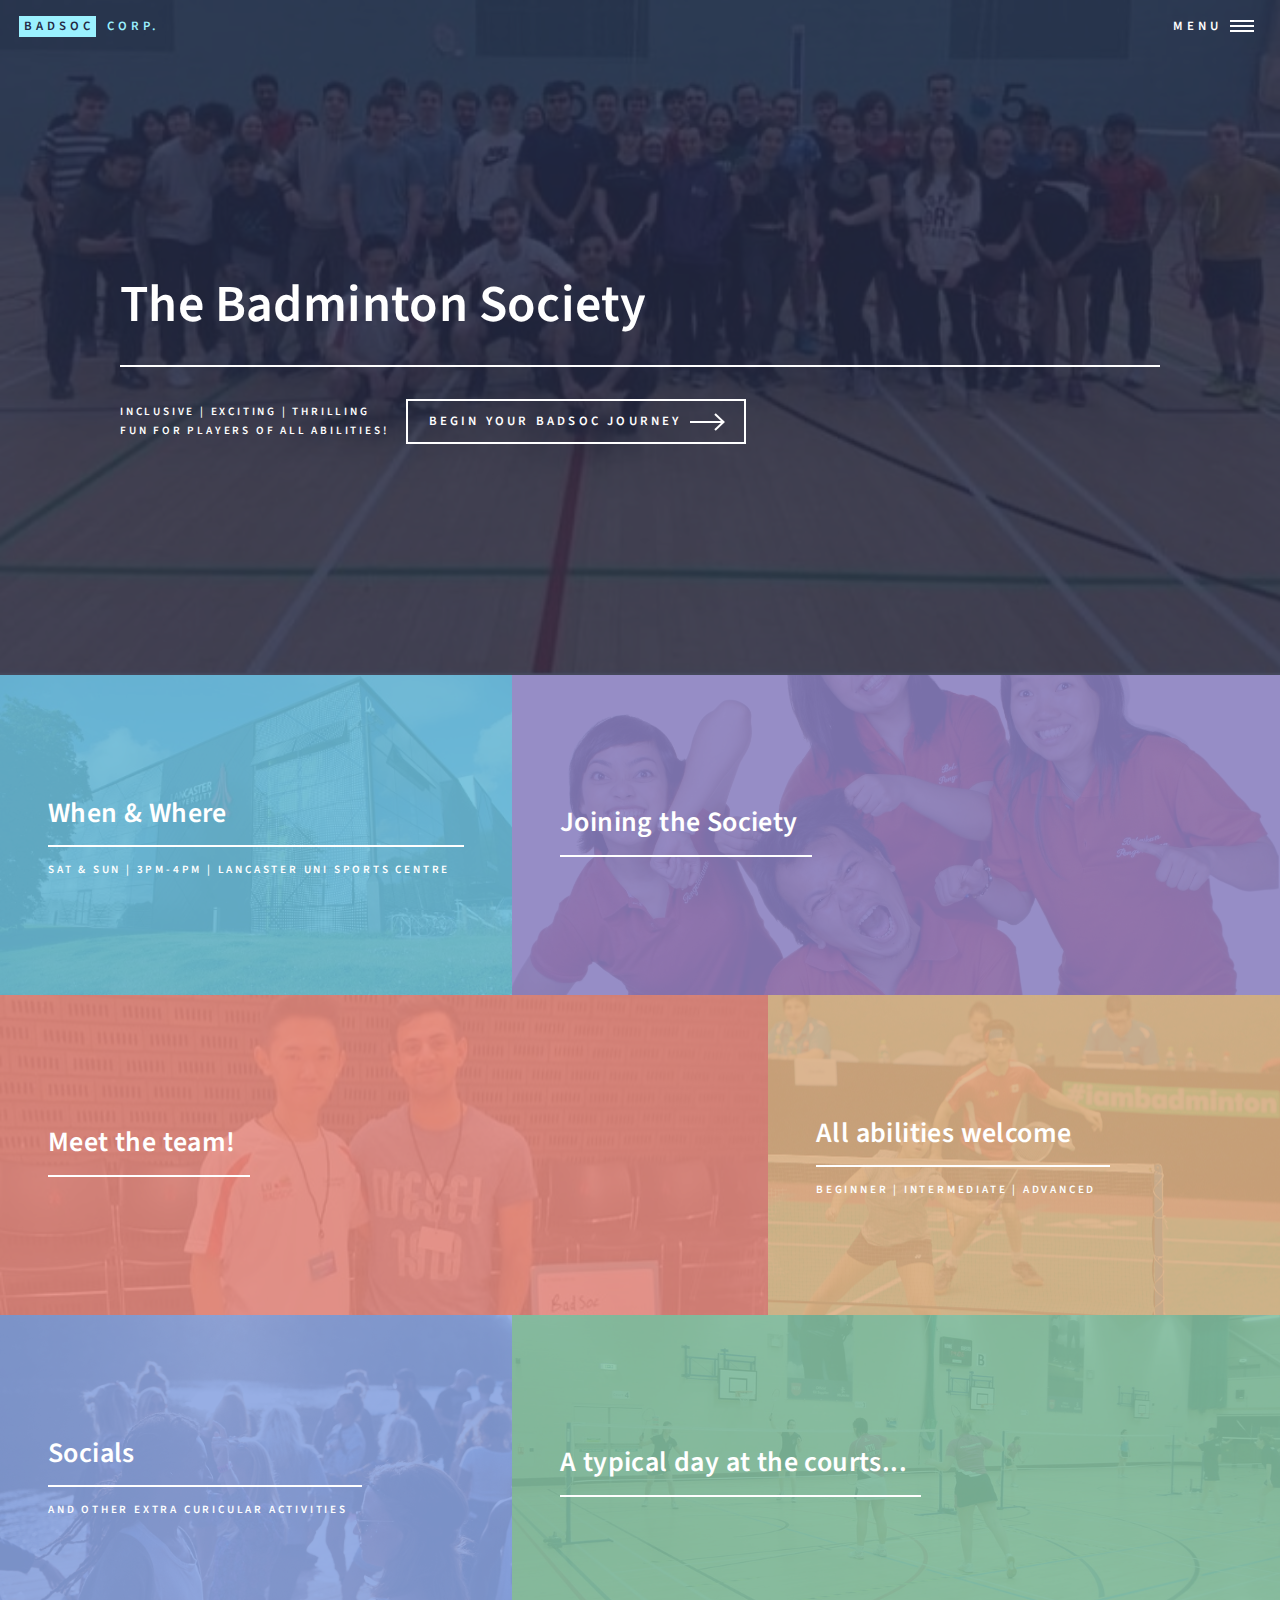
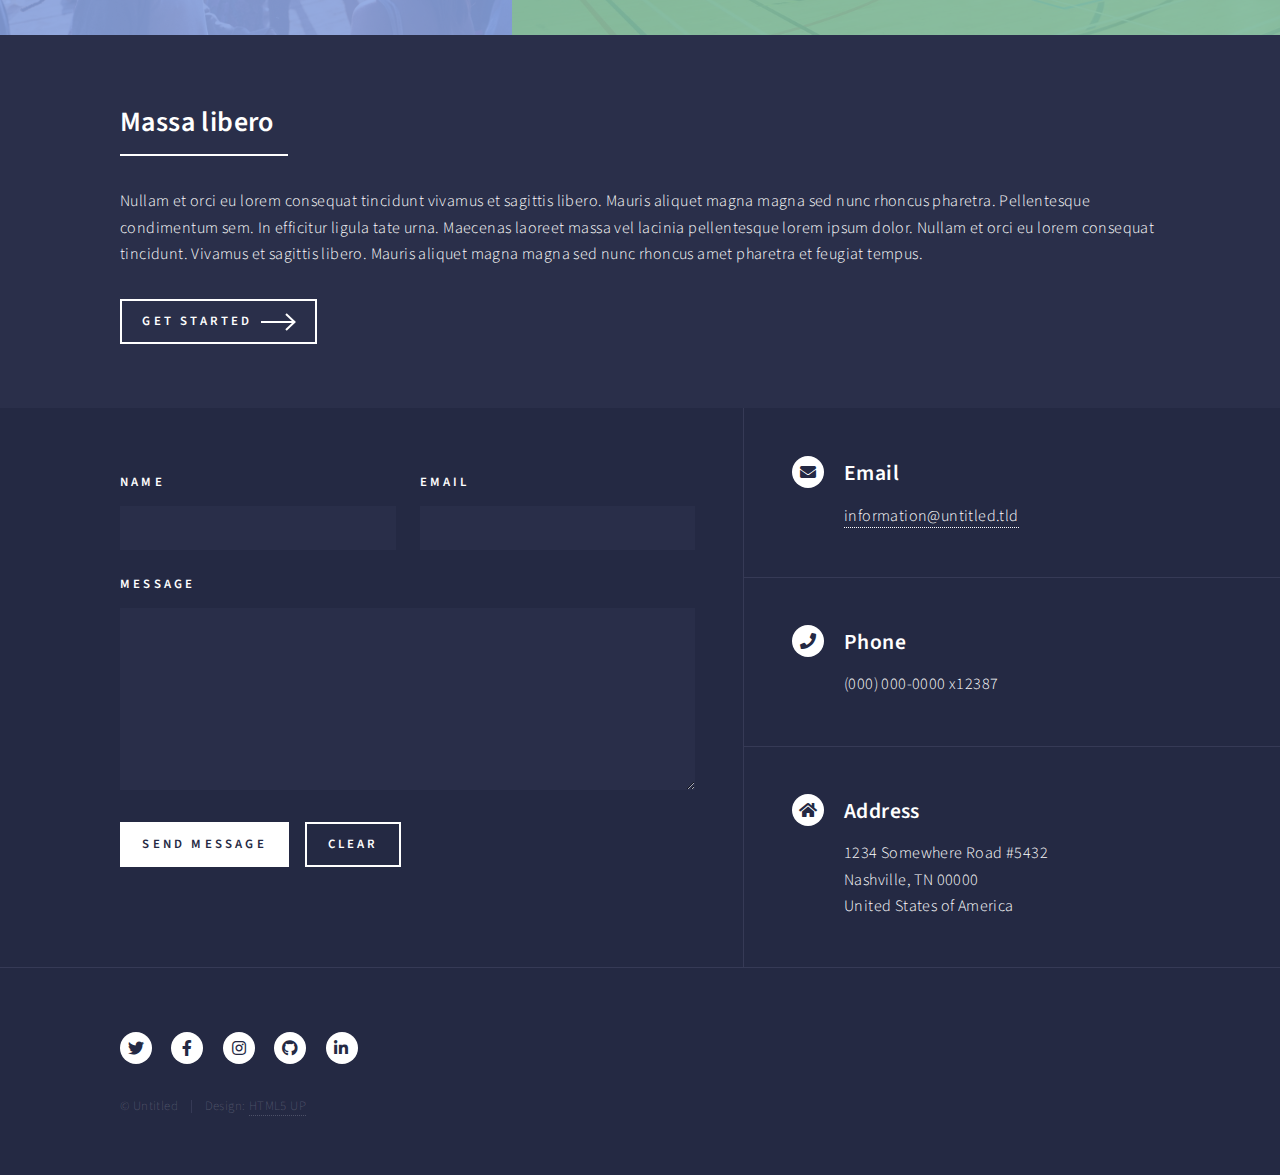
==== index.html @ d15ed3da "Updated for a basic badminton soc. layout" ====
<!DOCTYPE HTML>
<!--
	Forty by HTML5 UP
	html5up.net | @ajlkn
	Free for personal and commercial use under the CCA 3.0 license (html5up.net/license)
-->
<html>
	<head>
		<title>BadSoc</title>
		<meta charset="utf-8" />
		<meta name="viewport" content="width=device-width, initial-scale=1, user-scalable=no" />
		<link rel="stylesheet" href="assets/css/main.css" />
		<noscript><link rel="stylesheet" href="assets/css/noscript.css" /></noscript>
	</head>
	<body class="is-preload">

		<!-- Wrapper -->
			<div id="wrapper">

				<!-- Header -->
					<header id="header" class="alt">
						<a href="index.html" class="logo"><strong>BadSoc</strong> <span>Corp. </span></a>
						<nav>
							<a href="#menu">Menu</a>
						</nav>
					</header>

				<!-- Menu -->
					<nav id="menu">
						<ul class="links">
							<li><a href="index.html">Home</a></li>
							<li><a href="joining.html">Joining BadSoc</a></li>
							<li><a href="generic.html">Generic</a></li>
							<li><a href="elements.html">Elements</a></li>
						</ul>
						<ul class="actions stacked">
							<li><a href="#" class="button primary fit">Get Started</a></li>
							<li><a href="#" class="button fit">Log In</a></li>
						</ul>
					</nav>

				<!-- Banner -->
					<section id="banner" class="major">
						<div class="inner">
							<header class="major">
								<h1>The Badminton Society</h1>
							</header>
							<div class="content">
								<p>Inclusive | Exciting | Thrilling<br />
								Fun for players of all abilities!</p>
								<ul class="actions">
									<li><a href="#one" class="button next scrolly">Begin your BadSoc journey</a></li>
								</ul>
							</div>
						</div>
					</section>

				<!-- Main -->
					<div id="main">

						<!-- One -->
							<section id="one" class="tiles">
								<article>
									<span class="image">
										<img src="images/sports_centre.jpg" alt="" />
									</span>
									<header class="major">
										<h3><a href="joining.html" class="link">When & Where</a></h3>
										<p>Sat & Sun | 3pm-4pm | Lancaster Uni sports centre</p>
									</header>
								</article>
								<article>
									<span class="image">
										<img src="images/member.jpg" alt="" />
									</span>
									<header class="major">
										<h3><a href="joining.html" class="link">Joining the Society</a></h3>
										<p></p>
									</header>
								</article>
								<article>
									<span class="image">
										<img src="images/the_team.jpg" alt="" />
									</span>
									<header class="major">
										<h3><a href="joining.html" class="link">Meet the team!</a></h3>
										<p></p>
									</header>
								</article>
								<article>
									<span class="image">
										<img src="images/all_abilities.jpeg" alt="" />
									</span>
									<header class="major">
										<h3><a href="joining.html" class="link">All abilities welcome</a></h3>
										<p>Beginner | Intermediate | Advanced</p>
									</header>
								</article>
								<article>
									<span class="image">
										<img src="images/socials.jpeg" alt="" />
									</span>
									<header class="major">
										<h3><a href="joining.html" class="link">Socials</a></h3>
										<p>and other extra curicular activities</p>
									</header>
								</article>
								<article>
									<span class="image">
										<img src="images/typical_day.jpeg" alt="" />
									</span>
									<header class="major">
										<h3><a href="joining.html" class="link">A typical day at the courts...</a></h3>
										<p></p>
									</header>
								</article>
							</section>

						<!-- Two -->
							<section id="two">
								<div class="inner">
									<header class="major">
										<h2>Massa libero</h2>
									</header>
									<p>Nullam et orci eu lorem consequat tincidunt vivamus et sagittis libero. Mauris aliquet magna magna sed nunc rhoncus pharetra. Pellentesque condimentum sem. In efficitur ligula tate urna. Maecenas laoreet massa vel lacinia pellentesque lorem ipsum dolor. Nullam et orci eu lorem consequat tincidunt. Vivamus et sagittis libero. Mauris aliquet magna magna sed nunc rhoncus amet pharetra et feugiat tempus.</p>
									<ul class="actions">
										<li><a href="joining.html" class="button next">Get Started</a></li>
									</ul>
								</div>
							</section>

					</div>

				<!-- Contact -->
					<section id="contact">
						<div class="inner">
							<section>
								<form method="post" action="#">
									<div class="fields">
										<div class="field half">
											<label for="name">Name</label>
											<input type="text" name="name" id="name" />
										</div>
										<div class="field half">
											<label for="email">Email</label>
											<input type="text" name="email" id="email" />
										</div>
										<div class="field">
											<label for="message">Message</label>
											<textarea name="message" id="message" rows="6"></textarea>
										</div>
									</div>
									<ul class="actions">
										<li><input type="submit" value="Send Message" class="primary" /></li>
										<li><input type="reset" value="Clear" /></li>
									</ul>
								</form>
							</section>
							<section class="split">
								<section>
									<div class="contact-method">
										<span class="icon solid alt fa-envelope"></span>
										<h3>Email</h3>
										<a href="#">information@untitled.tld</a>
									</div>
								</section>
								<section>
									<div class="contact-method">
										<span class="icon solid alt fa-phone"></span>
										<h3>Phone</h3>
										<span>(000) 000-0000 x12387</span>
									</div>
								</section>
								<section>
									<div class="contact-method">
										<span class="icon solid alt fa-home"></span>
										<h3>Address</h3>
										<span>1234 Somewhere Road #5432<br />
										Nashville, TN 00000<br />
										United States of America</span>
									</div>
								</section>
							</section>
						</div>
					</section>

				<!-- Footer -->
					<footer id="footer">
						<div class="inner">
							<ul class="icons">
								<li><a href="#" class="icon brands alt fa-twitter"><span class="label">Twitter</span></a></li>
								<li><a href="#" class="icon brands alt fa-facebook-f"><span class="label">Facebook</span></a></li>
								<li><a href="#" class="icon brands alt fa-instagram"><span class="label">Instagram</span></a></li>
								<li><a href="#" class="icon brands alt fa-github"><span class="label">GitHub</span></a></li>
								<li><a href="#" class="icon brands alt fa-linkedin-in"><span class="label">LinkedIn</span></a></li>
							</ul>
							<ul class="copyright">
								<li>&copy; Untitled</li><li>Design: <a href="https://html5up.net">HTML5 UP</a></li>
							</ul>
						</div>
					</footer>

			</div>

		<!-- Scripts -->
			<script src="assets/js/jquery.min.js"></script>
			<script src="assets/js/jquery.scrolly.min.js"></script>
			<script src="assets/js/jquery.scrollex.min.js"></script>
			<script src="assets/js/browser.min.js"></script>
			<script src="assets/js/breakpoints.min.js"></script>
			<script src="assets/js/util.js"></script>
			<script src="assets/js/main.js"></script>

	</body>
</html>
---- assets/css/main.css ----
@import url(fontawesome-all.min.css);
@import url("https://fonts.googleapis.com/css?family=Source+Sans+Pro:300,300italic,600,600italic");

/*
	Forty by HTML5 UP
	html5up.net | @ajlkn
	Free for personal and commercial use under the CCA 3.0 license (html5up.net/license)
*/

html, body, div, span, applet, object,
iframe, h1, h2, h3, h4, h5, h6, p, blockquote,
pre, a, abbr, acronym, address, big, cite,
code, del, dfn, em, img, ins, kbd, q, s, samp,
small, strike, strong, sub, sup, tt, var, b,
u, i, center, dl, dt, dd, ol, ul, li, fieldset,
form, label, legend, table, caption, tbody,
tfoot, thead, tr, th, td, article, aside,
canvas, details, embed, figure, figcaption,
footer, header, hgroup, menu, nav, output, ruby,
section, summary, time, mark, audio, video {
	margin: 0;
	padding: 0;
	border: 0;
	font-size: 100%;
	font: inherit;
	vertical-align: baseline;}

article, aside, details, figcaption, figure,
footer, header, hgroup, menu, nav, section {
	display: block;}

body {
	line-height: 1;
}

ol, ul {
	list-style: none;
}

blockquote, q {
	quotes: none;
}

	blockquote:before, blockquote:after, q:before, q:after {
		content: '';
		content: none;
	}

table {
	border-collapse: collapse;
	border-spacing: 0;
}

body {
	-webkit-text-size-adjust: none;
}

mark {
	background-color: transparent;
	color: inherit;
}

input::-moz-focus-inner {
	border: 0;
	padding: 0;
}

input, select, textarea {
	-moz-appearance: none;
	-webkit-appearance: none;
	-ms-appearance: none;
	appearance: none;
}

/* Basic */

	@-ms-viewport {
		width: device-width;
	}

	body {
		-ms-overflow-style: scrollbar;
	}

	@media screen and (max-width: 480px) {

		html, body {
			min-width: 320px;
		}

	}

	html {
		box-sizing: border-box;
	}

	*, *:before, *:after {
		box-sizing: inherit;
	}

	body {
		background: #242943;
	}

		body.is-preload *, body.is-preload *:before, body.is-preload *:after {
			-moz-animation: none !important;
			-webkit-animation: none !important;
			-ms-animation: none !important;
			animation: none !important;
			-moz-transition: none !important;
			-webkit-transition: none !important;
			-ms-transition: none !important;
			transition: none !important;
		}

/* Type */

	body, input, select, textarea {
		color: #ffffff;
		font-family: "Source Sans Pro", Helvetica, sans-serif;
		font-size: 17pt;
		font-weight: 300;
		letter-spacing: 0.025em;
		line-height: 1.65;
	}

		@media screen and (max-width: 1680px) {

			body, input, select, textarea {
				font-size: 14pt;
			}

		}

		@media screen and (max-width: 1280px) {

			body, input, select, textarea {
				font-size: 12pt;
			}

		}

		@media screen and (max-width: 360px) {

			body, input, select, textarea {
				font-size: 11pt;
			}

		}

	a {
		-moz-transition: color 0.2s ease-in-out, border-bottom-color 0.2s ease-in-out;
		-webkit-transition: color 0.2s ease-in-out, border-bottom-color 0.2s ease-in-out;
		-ms-transition: color 0.2s ease-in-out, border-bottom-color 0.2s ease-in-out;
		transition: color 0.2s ease-in-out, border-bottom-color 0.2s ease-in-out;
		border-bottom: dotted 1px;
		color: inherit;
		text-decoration: none;
	}

		a:hover {
			border-bottom-color: transparent;
			color: #9bf1ff !important;
		}

		a:active {
			color: #53e3fb !important;
		}

	strong, b {
		color: #ffffff;
		font-weight: 600;
	}

	em, i {
		font-style: italic;
	}

	p {
		margin: 0 0 2em 0;
	}

	h1, h2, h3, h4, h5, h6 {
		color: #ffffff;
		font-weight: 600;
		line-height: 1.65;
		margin: 0 0 1em 0;
	}

		h1 a, h2 a, h3 a, h4 a, h5 a, h6 a {
			color: inherit;
			border-bottom: 0;
		}

	h1 {
		font-size: 2.5em;
	}

	h2 {
		font-size: 1.75em;
	}

	h3 {
		font-size: 1.35em;
	}

	h4 {
		font-size: 1.1em;
	}

	h5 {
		font-size: 0.9em;
	}

	h6 {
		font-size: 0.7em;
	}

	@media screen and (max-width: 736px) {

		h1 {
			font-size: 2em;
		}

		h2 {
			font-size: 1.5em;
		}

		h3 {
			font-size: 1.25em;
		}

	}

	sub {
		font-size: 0.8em;
		position: relative;
		top: 0.5em;
	}

	sup {
		font-size: 0.8em;
		position: relative;
		top: -0.5em;
	}

	blockquote {
		border-left: solid 4px rgba(212, 212, 255, 0.1);
		font-style: italic;
		margin: 0 0 2em 0;
		padding: 0.5em 0 0.5em 2em;
	}

	code {
		background: rgba(212, 212, 255, 0.035);
		font-family: "Courier New", monospace;
		font-size: 0.9em;
		margin: 0 0.25em;
		padding: 0.25em 0.65em;
	}

	pre {
		-webkit-overflow-scrolling: touch;
		font-family: "Courier New", monospace;
		font-size: 0.9em;
		margin: 0 0 2em 0;
	}

		pre code {
			display: block;
			line-height: 1.75;
			padding: 1em 1.5em;
			overflow-x: auto;
		}

	hr {
		border: 0;
		border-bottom: solid 1px rgba(212, 212, 255, 0.1);
		margin: 2em 0;
	}

		hr.major {
			margin: 3em 0;
		}

	.align-left {
		text-align: left;
	}

	.align-center {
		text-align: center;
	}

	.align-right {
		text-align: right;
	}

/* Row */

	.row {
		display: flex;
		flex-wrap: wrap;
		box-sizing: border-box;
		align-items: stretch;
	}

		.row > * {
			box-sizing: border-box;
		}

		.row.gtr-uniform > * > :last-child {
			margin-bottom: 0;
		}

		.row.aln-left {
			justify-content: flex-start;
		}

		.row.aln-center {
			justify-content: center;
		}

		.row.aln-right {
			justify-content: flex-end;
		}

		.row.aln-top {
			align-items: flex-start;
		}

		.row.aln-middle {
			align-items: center;
		}

		.row.aln-bottom {
			align-items: flex-end;
		}

		.row > .imp {
			order: -1;
		}

		.row > .col-1 {
			width: 8.33333%;
		}

		.row > .off-1 {
			margin-left: 8.33333%;
		}

		.row > .col-2 {
			width: 16.66667%;
		}

		.row > .off-2 {
			margin-left: 16.66667%;
		}

		.row > .col-3 {
			width: 25%;
		}

		.row > .off-3 {
			margin-left: 25%;
		}

		.row > .col-4 {
			width: 33.33333%;
		}

		.row > .off-4 {
			margin-left: 33.33333%;
		}

		.row > .col-5 {
			width: 41.66667%;
		}

		.row > .off-5 {
			margin-left: 41.66667%;
		}

		.row > .col-6 {
			width: 50%;
		}

		.row > .off-6 {
			margin-left: 50%;
		}

		.row > .col-7 {
			width: 58.33333%;
		}

		.row > .off-7 {
			margin-left: 58.33333%;
		}

		.row > .col-8 {
			width: 66.66667%;
		}

		.row > .off-8 {
			margin-left: 66.66667%;
		}

		.row > .col-9 {
			width: 75%;
		}

		.row > .off-9 {
			margin-left: 75%;
		}

		.row > .col-10 {
			width: 83.33333%;
		}

		.row > .off-10 {
			margin-left: 83.33333%;
		}

		.row > .col-11 {
			width: 91.66667%;
		}

		.row > .off-11 {
			margin-left: 91.66667%;
		}

		.row > .col-12 {
			width: 100%;
		}

		.row > .off-12 {
			margin-left: 100%;
		}

		.row.gtr-0 {
			margin-top: 0;
			margin-left: 0em;
		}

			.row.gtr-0 > * {
				padding: 0 0 0 0em;
			}

			.row.gtr-0.gtr-uniform {
				margin-top: 0em;
			}

				.row.gtr-0.gtr-uniform > * {
					padding-top: 0em;
				}

		.row.gtr-25 {
			margin-top: 0;
			margin-left: -0.5em;
		}

			.row.gtr-25 > * {
				padding: 0 0 0 0.5em;
			}

			.row.gtr-25.gtr-uniform {
				margin-top: -0.5em;
			}

				.row.gtr-25.gtr-uniform > * {
					padding-top: 0.5em;
				}

		.row.gtr-50 {
			margin-top: 0;
			margin-left: -1em;
		}

			.row.gtr-50 > * {
				padding: 0 0 0 1em;
			}

			.row.gtr-50.gtr-uniform {
				margin-top: -1em;
			}

				.row.gtr-50.gtr-uniform > * {
					padding-top: 1em;
				}

		.row {
			margin-top: 0;
			margin-left: -2em;
		}

			.row > * {
				padding: 0 0 0 2em;
			}

			.row.gtr-uniform {
				margin-top: -2em;
			}

				.row.gtr-uniform > * {
					padding-top: 2em;
				}

		.row.gtr-150 {
			margin-top: 0;
			margin-left: -3em;
		}

			.row.gtr-150 > * {
				padding: 0 0 0 3em;
			}

			.row.gtr-150.gtr-uniform {
				margin-top: -3em;
			}

				.row.gtr-150.gtr-uniform > * {
					padding-top: 3em;
				}

		.row.gtr-200 {
			margin-top: 0;
			margin-left: -4em;
		}

			.row.gtr-200 > * {
				padding: 0 0 0 4em;
			}

			.row.gtr-200.gtr-uniform {
				margin-top: -4em;
			}

				.row.gtr-200.gtr-uniform > * {
					padding-top: 4em;
				}

		@media screen and (max-width: 1680px) {

			.row {
				display: flex;
				flex-wrap: wrap;
				box-sizing: border-box;
				align-items: stretch;
			}

				.row > * {
					box-sizing: border-box;
				}

				.row.gtr-uniform > * > :last-child {
					margin-bottom: 0;
				}

				.row.aln-left {
					justify-content: flex-start;
				}

				.row.aln-center {
					justify-content: center;
				}

				.row.aln-right {
					justify-content: flex-end;
				}

				.row.aln-top {
					align-items: flex-start;
				}

				.row.aln-middle {
					align-items: center;
				}

				.row.aln-bottom {
					align-items: flex-end;
				}

				.row > .imp-xlarge {
					order: -1;
				}

				.row > .col-1-xlarge {
					width: 8.33333%;
				}

				.row > .off-1-xlarge {
					margin-left: 8.33333%;
				}

				.row > .col-2-xlarge {
					width: 16.66667%;
				}

				.row > .off-2-xlarge {
					margin-left: 16.66667%;
				}

				.row > .col-3-xlarge {
					width: 25%;
				}

				.row > .off-3-xlarge {
					margin-left: 25%;
				}

				.row > .col-4-xlarge {
					width: 33.33333%;
				}

				.row > .off-4-xlarge {
					margin-left: 33.33333%;
				}

				.row > .col-5-xlarge {
					width: 41.66667%;
				}

				.row > .off-5-xlarge {
					margin-left: 41.66667%;
				}

				.row > .col-6-xlarge {
					width: 50%;
				}

				.row > .off-6-xlarge {
					margin-left: 50%;
				}

				.row > .col-7-xlarge {
					width: 58.33333%;
				}

				.row > .off-7-xlarge {
					margin-left: 58.33333%;
				}

				.row > .col-8-xlarge {
					width: 66.66667%;
				}

				.row > .off-8-xlarge {
					margin-left: 66.66667%;
				}

				.row > .col-9-xlarge {
					width: 75%;
				}

				.row > .off-9-xlarge {
					margin-left: 75%;
				}

				.row > .col-10-xlarge {
					width: 83.33333%;
				}

				.row > .off-10-xlarge {
					margin-left: 83.33333%;
				}

				.row > .col-11-xlarge {
					width: 91.66667%;
				}

				.row > .off-11-xlarge {
					margin-left: 91.66667%;
				}

				.row > .col-12-xlarge {
					width: 100%;
				}

				.row > .off-12-xlarge {
					margin-left: 100%;
				}

				.row.gtr-0 {
					margin-top: 0;
					margin-left: 0em;
				}

					.row.gtr-0 > * {
						padding: 0 0 0 0em;
					}

					.row.gtr-0.gtr-uniform {
						margin-top: 0em;
					}

						.row.gtr-0.gtr-uniform > * {
							padding-top: 0em;
						}

				.row.gtr-25 {
					margin-top: 0;
					margin-left: -0.5em;
				}

					.row.gtr-25 > * {
						padding: 0 0 0 0.5em;
					}

					.row.gtr-25.gtr-uniform {
						margin-top: -0.5em;
					}

						.row.gtr-25.gtr-uniform > * {
							padding-top: 0.5em;
						}

				.row.gtr-50 {
					margin-top: 0;
					margin-left: -1em;
				}

					.row.gtr-50 > * {
						padding: 0 0 0 1em;
					}

					.row.gtr-50.gtr-uniform {
						margin-top: -1em;
					}

						.row.gtr-50.gtr-uniform > * {
							padding-top: 1em;
						}

				.row {
					margin-top: 0;
					margin-left: -2em;
				}

					.row > * {
						padding: 0 0 0 2em;
					}

					.row.gtr-uniform {
						margin-top: -2em;
					}

						.row.gtr-uniform > * {
							padding-top: 2em;
						}

				.row.gtr-150 {
					margin-top: 0;
					margin-left: -3em;
				}

					.row.gtr-150 > * {
						padding: 0 0 0 3em;
					}

					.row.gtr-150.gtr-uniform {
						margin-top: -3em;
					}

						.row.gtr-150.gtr-uniform > * {
							padding-top: 3em;
						}

				.row.gtr-200 {
					margin-top: 0;
					margin-left: -4em;
				}

					.row.gtr-200 > * {
						padding: 0 0 0 4em;
					}

					.row.gtr-200.gtr-uniform {
						margin-top: -4em;
					}

						.row.gtr-200.gtr-uniform > * {
							padding-top: 4em;
						}

		}

		@media screen and (max-width: 1280px) {

			.row {
				display: flex;
				flex-wrap: wrap;
				box-sizing: border-box;
				align-items: stretch;
			}

				.row > * {
					box-sizing: border-box;
				}

				.row.gtr-uniform > * > :last-child {
					margin-bottom: 0;
				}

				.row.aln-left {
					justify-content: flex-start;
				}

				.row.aln-center {
					justify-content: center;
				}

				.row.aln-right {
					justify-content: flex-end;
				}

				.row.aln-top {
					align-items: flex-start;
				}

				.row.aln-middle {
					align-items: center;
				}

				.row.aln-bottom {
					align-items: flex-end;
				}

				.row > .imp-large {
					order: -1;
				}

				.row > .col-1-large {
					width: 8.33333%;
				}

				.row > .off-1-large {
					margin-left: 8.33333%;
				}

				.row > .col-2-large {
					width: 16.66667%;
				}

				.row > .off-2-large {
					margin-left: 16.66667%;
				}

				.row > .col-3-large {
					width: 25%;
				}

				.row > .off-3-large {
					margin-left: 25%;
				}

				.row > .col-4-large {
					width: 33.33333%;
				}

				.row > .off-4-large {
					margin-left: 33.33333%;
				}

				.row > .col-5-large {
					width: 41.66667%;
				}

				.row > .off-5-large {
					margin-left: 41.66667%;
				}

				.row > .col-6-large {
					width: 50%;
				}

				.row > .off-6-large {
					margin-left: 50%;
				}

				.row > .col-7-large {
					width: 58.33333%;
				}

				.row > .off-7-large {
					margin-left: 58.33333%;
				}

				.row > .col-8-large {
					width: 66.66667%;
				}

				.row > .off-8-large {
					margin-left: 66.66667%;
				}

				.row > .col-9-large {
					width: 75%;
				}

				.row > .off-9-large {
					margin-left: 75%;
				}

				.row > .col-10-large {
					width: 83.33333%;
				}

				.row > .off-10-large {
					margin-left: 83.33333%;
				}

				.row > .col-11-large {
					width: 91.66667%;
				}

				.row > .off-11-large {
					margin-left: 91.66667%;
				}

				.row > .col-12-large {
					width: 100%;
				}

				.row > .off-12-large {
					margin-left: 100%;
				}

				.row.gtr-0 {
					margin-top: 0;
					margin-left: 0em;
				}

					.row.gtr-0 > * {
						padding: 0 0 0 0em;
					}

					.row.gtr-0.gtr-uniform {
						margin-top: 0em;
					}

						.row.gtr-0.gtr-uniform > * {
							padding-top: 0em;
						}

				.row.gtr-25 {
					margin-top: 0;
					margin-left: -0.375em;
				}

					.row.gtr-25 > * {
						padding: 0 0 0 0.375em;
					}

					.row.gtr-25.gtr-uniform {
						margin-top: -0.375em;
					}

						.row.gtr-25.gtr-uniform > * {
							padding-top: 0.375em;
						}

				.row.gtr-50 {
					margin-top: 0;
					margin-left: -0.75em;
				}

					.row.gtr-50 > * {
						padding: 0 0 0 0.75em;
					}

					.row.gtr-50.gtr-uniform {
						margin-top: -0.75em;
					}

						.row.gtr-50.gtr-uniform > * {
							padding-top: 0.75em;
						}

				.row {
					margin-top: 0;
					margin-left: -1.5em;
				}

					.row > * {
						padding: 0 0 0 1.5em;
					}

					.row.gtr-uniform {
						margin-top: -1.5em;
					}

						.row.gtr-uniform > * {
							padding-top: 1.5em;
						}

				.row.gtr-150 {
					margin-top: 0;
					margin-left: -2.25em;
				}

					.row.gtr-150 > * {
						padding: 0 0 0 2.25em;
					}

					.row.gtr-150.gtr-uniform {
						margin-top: -2.25em;
					}

						.row.gtr-150.gtr-uniform > * {
							padding-top: 2.25em;
						}

				.row.gtr-200 {
					margin-top: 0;
					margin-left: -3em;
				}

					.row.gtr-200 > * {
						padding: 0 0 0 3em;
					}

					.row.gtr-200.gtr-uniform {
						margin-top: -3em;
					}

						.row.gtr-200.gtr-uniform > * {
							padding-top: 3em;
						}

		}

		@media screen and (max-width: 980px) {

			.row {
				display: flex;
				flex-wrap: wrap;
				box-sizing: border-box;
				align-items: stretch;
			}

				.row > * {
					box-sizing: border-box;
				}

				.row.gtr-uniform > * > :last-child {
					margin-bottom: 0;
				}

				.row.aln-left {
					justify-content: flex-start;
				}

				.row.aln-center {
					justify-content: center;
				}

				.row.aln-right {
					justify-content: flex-end;
				}

				.row.aln-top {
					align-items: flex-start;
				}

				.row.aln-middle {
					align-items: center;
				}

				.row.aln-bottom {
					align-items: flex-end;
				}

				.row > .imp-medium {
					order: -1;
				}

				.row > .col-1-medium {
					width: 8.33333%;
				}

				.row > .off-1-medium {
					margin-left: 8.33333%;
				}

				.row > .col-2-medium {
					width: 16.66667%;
				}

				.row > .off-2-medium {
					margin-left: 16.66667%;
				}

				.row > .col-3-medium {
					width: 25%;
				}

				.row > .off-3-medium {
					margin-left: 25%;
				}

				.row > .col-4-medium {
					width: 33.33333%;
				}

				.row > .off-4-medium {
					margin-left: 33.33333%;
				}

				.row > .col-5-medium {
					width: 41.66667%;
				}

				.row > .off-5-medium {
					margin-left: 41.66667%;
				}

				.row > .col-6-medium {
					width: 50%;
				}

				.row > .off-6-medium {
					margin-left: 50%;
				}

				.row > .col-7-medium {
					width: 58.33333%;
				}

				.row > .off-7-medium {
					margin-left: 58.33333%;
				}

				.row > .col-8-medium {
					width: 66.66667%;
				}

				.row > .off-8-medium {
					margin-left: 66.66667%;
				}

				.row > .col-9-medium {
					width: 75%;
				}

				.row > .off-9-medium {
					margin-left: 75%;
				}

				.row > .col-10-medium {
					width: 83.33333%;
				}

				.row > .off-10-medium {
					margin-left: 83.33333%;
				}

				.row > .col-11-medium {
					width: 91.66667%;
				}

				.row > .off-11-medium {
					margin-left: 91.66667%;
				}

				.row > .col-12-medium {
					width: 100%;
				}

				.row > .off-12-medium {
					margin-left: 100%;
				}

				.row.gtr-0 {
					margin-top: 0;
					margin-left: 0em;
				}

					.row.gtr-0 > * {
						padding: 0 0 0 0em;
					}

					.row.gtr-0.gtr-uniform {
						margin-top: 0em;
					}

						.row.gtr-0.gtr-uniform > * {
							padding-top: 0em;
						}

				.row.gtr-25 {
					margin-top: 0;
					margin-left: -0.375em;
				}

					.row.gtr-25 > * {
						padding: 0 0 0 0.375em;
					}

					.row.gtr-25.gtr-uniform {
						margin-top: -0.375em;
					}

						.row.gtr-25.gtr-uniform > * {
							padding-top: 0.375em;
						}

				.row.gtr-50 {
					margin-top: 0;
					margin-left: -0.75em;
				}

					.row.gtr-50 > * {
						padding: 0 0 0 0.75em;
					}

					.row.gtr-50.gtr-uniform {
						margin-top: -0.75em;
					}

						.row.gtr-50.gtr-uniform > * {
							padding-top: 0.75em;
						}

				.row {
					margin-top: 0;
					margin-left: -1.5em;
				}

					.row > * {
						padding: 0 0 0 1.5em;
					}

					.row.gtr-uniform {
						margin-top: -1.5em;
					}

						.row.gtr-uniform > * {
							padding-top: 1.5em;
						}

				.row.gtr-150 {
					margin-top: 0;
					margin-left: -2.25em;
				}

					.row.gtr-150 > * {
						padding: 0 0 0 2.25em;
					}

					.row.gtr-150.gtr-uniform {
						margin-top: -2.25em;
					}

						.row.gtr-150.gtr-uniform > * {
							padding-top: 2.25em;
						}

				.row.gtr-200 {
					margin-top: 0;
					margin-left: -3em;
				}

					.row.gtr-200 > * {
						padding: 0 0 0 3em;
					}

					.row.gtr-200.gtr-uniform {
						margin-top: -3em;
					}

						.row.gtr-200.gtr-uniform > * {
							padding-top: 3em;
						}

		}

		@media screen and (max-width: 736px) {

			.row {
				display: flex;
				flex-wrap: wrap;
				box-sizing: border-box;
				align-items: stretch;
			}

				.row > * {
					box-sizing: border-box;
				}

				.row.gtr-uniform > * > :last-child {
					margin-bottom: 0;
				}

				.row.aln-left {
					justify-content: flex-start;
				}

				.row.aln-center {
					justify-content: center;
				}

				.row.aln-right {
					justify-content: flex-end;
				}

				.row.aln-top {
					align-items: flex-start;
				}

				.row.aln-middle {
					align-items: center;
				}

				.row.aln-bottom {
					align-items: flex-end;
				}

				.row > .imp-small {
					order: -1;
				}

				.row > .col-1-small {
					width: 8.33333%;
				}

				.row > .off-1-small {
					margin-left: 8.33333%;
				}

				.row > .col-2-small {
					width: 16.66667%;
				}

				.row > .off-2-small {
					margin-left: 16.66667%;
				}

				.row > .col-3-small {
					width: 25%;
				}

				.row > .off-3-small {
					margin-left: 25%;
				}

				.row > .col-4-small {
					width: 33.33333%;
				}

				.row > .off-4-small {
					margin-left: 33.33333%;
				}

				.row > .col-5-small {
					width: 41.66667%;
				}

				.row > .off-5-small {
					margin-left: 41.66667%;
				}

				.row > .col-6-small {
					width: 50%;
				}

				.row > .off-6-small {
					margin-left: 50%;
				}

				.row > .col-7-small {
					width: 58.33333%;
				}

				.row > .off-7-small {
					margin-left: 58.33333%;
				}

				.row > .col-8-small {
					width: 66.66667%;
				}

				.row > .off-8-small {
					margin-left: 66.66667%;
				}

				.row > .col-9-small {
					width: 75%;
				}

				.row > .off-9-small {
					margin-left: 75%;
				}

				.row > .col-10-small {
					width: 83.33333%;
				}

				.row > .off-10-small {
					margin-left: 83.33333%;
				}

				.row > .col-11-small {
					width: 91.66667%;
				}

				.row > .off-11-small {
					margin-left: 91.66667%;
				}

				.row > .col-12-small {
					width: 100%;
				}

				.row > .off-12-small {
					margin-left: 100%;
				}

				.row.gtr-0 {
					margin-top: 0;
					margin-left: 0em;
				}

					.row.gtr-0 > * {
						padding: 0 0 0 0em;
					}

					.row.gtr-0.gtr-uniform {
						margin-top: 0em;
					}

						.row.gtr-0.gtr-uniform > * {
							padding-top: 0em;
						}

				.row.gtr-25 {
					margin-top: 0;
					margin-left: -0.3125em;
				}

					.row.gtr-25 > * {
						padding: 0 0 0 0.3125em;
					}

					.row.gtr-25.gtr-uniform {
						margin-top: -0.3125em;
					}

						.row.gtr-25.gtr-uniform > * {
							padding-top: 0.3125em;
						}

				.row.gtr-50 {
					margin-top: 0;
					margin-left: -0.625em;
				}

					.row.gtr-50 > * {
						padding: 0 0 0 0.625em;
					}

					.row.gtr-50.gtr-uniform {
						margin-top: -0.625em;
					}

						.row.gtr-50.gtr-uniform > * {
							padding-top: 0.625em;
						}

				.row {
					margin-top: 0;
					margin-left: -1.25em;
				}

					.row > * {
						padding: 0 0 0 1.25em;
					}

					.row.gtr-uniform {
						margin-top: -1.25em;
					}

						.row.gtr-uniform > * {
							padding-top: 1.25em;
						}

				.row.gtr-150 {
					margin-top: 0;
					margin-left: -1.875em;
				}

					.row.gtr-150 > * {
						padding: 0 0 0 1.875em;
					}

					.row.gtr-150.gtr-uniform {
						margin-top: -1.875em;
					}

						.row.gtr-150.gtr-uniform > * {
							padding-top: 1.875em;
						}

				.row.gtr-200 {
					margin-top: 0;
					margin-left: -2.5em;
				}

					.row.gtr-200 > * {
						padding: 0 0 0 2.5em;
					}

					.row.gtr-200.gtr-uniform {
						margin-top: -2.5em;
					}

						.row.gtr-200.gtr-uniform > * {
							padding-top: 2.5em;
						}

		}

		@media screen and (max-width: 480px) {

			.row {
				display: flex;
				flex-wrap: wrap;
				box-sizing: border-box;
				align-items: stretch;
			}

				.row > * {
					box-sizing: border-box;
				}

				.row.gtr-uniform > * > :last-child {
					margin-bottom: 0;
				}

				.row.aln-left {
					justify-content: flex-start;
				}

				.row.aln-center {
					justify-content: center;
				}

				.row.aln-right {
					justify-content: flex-end;
				}

				.row.aln-top {
					align-items: flex-start;
				}

				.row.aln-middle {
					align-items: center;
				}

				.row.aln-bottom {
					align-items: flex-end;
				}

				.row > .imp-xsmall {
					order: -1;
				}

				.row > .col-1-xsmall {
					width: 8.33333%;
				}

				.row > .off-1-xsmall {
					margin-left: 8.33333%;
				}

				.row > .col-2-xsmall {
					width: 16.66667%;
				}

				.row > .off-2-xsmall {
					margin-left: 16.66667%;
				}

				.row > .col-3-xsmall {
					width: 25%;
				}

				.row > .off-3-xsmall {
					margin-left: 25%;
				}

				.row > .col-4-xsmall {
					width: 33.33333%;
				}

				.row > .off-4-xsmall {
					margin-left: 33.33333%;
				}

				.row > .col-5-xsmall {
					width: 41.66667%;
				}

				.row > .off-5-xsmall {
					margin-left: 41.66667%;
				}

				.row > .col-6-xsmall {
					width: 50%;
				}

				.row > .off-6-xsmall {
					margin-left: 50%;
				}

				.row > .col-7-xsmall {
					width: 58.33333%;
				}

				.row > .off-7-xsmall {
					margin-left: 58.33333%;
				}

				.row > .col-8-xsmall {
					width: 66.66667%;
				}

				.row > .off-8-xsmall {
					margin-left: 66.66667%;
				}

				.row > .col-9-xsmall {
					width: 75%;
				}

				.row > .off-9-xsmall {
					margin-left: 75%;
				}

				.row > .col-10-xsmall {
					width: 83.33333%;
				}

				.row > .off-10-xsmall {
					margin-left: 83.33333%;
				}

				.row > .col-11-xsmall {
					width: 91.66667%;
				}

				.row > .off-11-xsmall {
					margin-left: 91.66667%;
				}

				.row > .col-12-xsmall {
					width: 100%;
				}

				.row > .off-12-xsmall {
					margin-left: 100%;
				}

				.row.gtr-0 {
					margin-top: 0;
					margin-left: 0em;
				}

					.row.gtr-0 > * {
						padding: 0 0 0 0em;
					}

					.row.gtr-0.gtr-uniform {
						margin-top: 0em;
					}

						.row.gtr-0.gtr-uniform > * {
							padding-top: 0em;
						}

				.row.gtr-25 {
					margin-top: 0;
					margin-left: -0.3125em;
				}

					.row.gtr-25 > * {
						padding: 0 0 0 0.3125em;
					}

					.row.gtr-25.gtr-uniform {
						margin-top: -0.3125em;
					}

						.row.gtr-25.gtr-uniform > * {
							padding-top: 0.3125em;
						}

				.row.gtr-50 {
					margin-top: 0;
					margin-left: -0.625em;
				}

					.row.gtr-50 > * {
						padding: 0 0 0 0.625em;
					}

					.row.gtr-50.gtr-uniform {
						margin-top: -0.625em;
					}

						.row.gtr-50.gtr-uniform > * {
							padding-top: 0.625em;
						}

				.row {
					margin-top: 0;
					margin-left: -1.25em;
				}

					.row > * {
						padding: 0 0 0 1.25em;
					}

					.row.gtr-uniform {
						margin-top: -1.25em;
					}

						.row.gtr-uniform > * {
							padding-top: 1.25em;
						}

				.row.gtr-150 {
					margin-top: 0;
					margin-left: -1.875em;
				}

					.row.gtr-150 > * {
						padding: 0 0 0 1.875em;
					}

					.row.gtr-150.gtr-uniform {
						margin-top: -1.875em;
					}

						.row.gtr-150.gtr-uniform > * {
							padding-top: 1.875em;
						}

				.row.gtr-200 {
					margin-top: 0;
					margin-left: -2.5em;
				}

					.row.gtr-200 > * {
						padding: 0 0 0 2.5em;
					}

					.row.gtr-200.gtr-uniform {
						margin-top: -2.5em;
					}

						.row.gtr-200.gtr-uniform > * {
							padding-top: 2.5em;
						}

		}

/* Section/Article */

	section.special, article.special {
		text-align: center;
	}

	header.major {
		width: -moz-max-content;
		width: -webkit-max-content;
		width: -ms-max-content;
		width: max-content;
		margin-bottom: 2em;
	}

		header.major > :first-child {
			margin-bottom: 0;
			width: calc(100% + 0.5em);
		}

			header.major > :first-child:after {
				content: '';
				background-color: #ffffff;
				display: block;
				height: 2px;
				margin: 0.325em 0 0.5em 0;
				width: 100%;
			}

		header.major > p {
			font-size: 0.7em;
			font-weight: 600;
			letter-spacing: 0.25em;
			margin-bottom: 0;
			text-transform: uppercase;
		}

		body.is-ie header.major > :first-child:after {
			max-width: 9em;
		}

		body.is-ie header.major > h1:after {
			max-width: 100% !important;
		}

	@media screen and (max-width: 736px) {

		header.major > p br {
			display: none;
		}

	}

/* Form */

	form {
		margin: 0 0 2em 0;
	}

		form > :last-child {
			margin-bottom: 0;
		}

		form > .fields {
			display: -moz-flex;
			display: -webkit-flex;
			display: -ms-flex;
			display: flex;
			-moz-flex-wrap: wrap;
			-webkit-flex-wrap: wrap;
			-ms-flex-wrap: wrap;
			flex-wrap: wrap;
			width: calc(100% + 3em);
			margin: -1.5em 0 2em -1.5em;
		}

			form > .fields > .field {
				-moz-flex-grow: 0;
				-webkit-flex-grow: 0;
				-ms-flex-grow: 0;
				flex-grow: 0;
				-moz-flex-shrink: 0;
				-webkit-flex-shrink: 0;
				-ms-flex-shrink: 0;
				flex-shrink: 0;
				padding: 1.5em 0 0 1.5em;
				width: calc(100% - 1.5em);
			}

				form > .fields > .field.half {
					width: calc(50% - 0.75em);
				}

				form > .fields > .field.third {
					width: calc(100%/3 - 0.5em);
				}

				form > .fields > .field.quarter {
					width: calc(25% - 0.375em);
				}

		@media screen and (max-width: 480px) {

			form > .fields {
				width: calc(100% + 3em);
				margin: -1.5em 0 2em -1.5em;
			}

				form > .fields > .field {
					padding: 1.5em 0 0 1.5em;
					width: calc(100% - 1.5em);
				}

					form > .fields > .field.half {
						width: calc(100% - 1.5em);
					}

					form > .fields > .field.third {
						width: calc(100% - 1.5em);
					}

					form > .fields > .field.quarter {
						width: calc(100% - 1.5em);
					}

		}

	label {
		color: #ffffff;
		display: block;
		font-size: 0.8em;
		font-weight: 600;
		letter-spacing: 0.25em;
		margin: 0 0 1em 0;
		text-transform: uppercase;
	}

	input[type="text"],
	input[type="password"],
	input[type="email"],
	input[type="tel"],
	input[type="search"],
	input[type="url"],
	select,
	textarea {
		-moz-appearance: none;
		-webkit-appearance: none;
		-ms-appearance: none;
		appearance: none;
		background: rgba(212, 212, 255, 0.035);
		border: none;
		border-radius: 0;
		color: inherit;
		display: block;
		outline: 0;
		padding: 0 1em;
		text-decoration: none;
		width: 100%;
	}

		input[type="text"]:invalid,
		input[type="password"]:invalid,
		input[type="email"]:invalid,
		input[type="tel"]:invalid,
		input[type="search"]:invalid,
		input[type="url"]:invalid,
		select:invalid,
		textarea:invalid {
			box-shadow: none;
		}

		input[type="text"]:focus,
		input[type="password"]:focus,
		input[type="email"]:focus,
		input[type="tel"]:focus,
		input[type="search"]:focus,
		input[type="url"]:focus,
		select:focus,
		textarea:focus {
			border-color: #9bf1ff;
			box-shadow: 0 0 0 2px #9bf1ff;
		}

	select {
		background-image: url("data:image/svg+xml;charset=utf8,%3Csvg xmlns='http://www.w3.org/2000/svg' width='40' height='40' preserveAspectRatio='none' viewBox='0 0 40 40'%3E%3Cpath d='M9.4,12.3l10.4,10.4l10.4-10.4c0.2-0.2,0.5-0.4,0.9-0.4c0.3,0,0.6,0.1,0.9,0.4l3.3,3.3c0.2,0.2,0.4,0.5,0.4,0.9 c0,0.4-0.1,0.6-0.4,0.9L20.7,31.9c-0.2,0.2-0.5,0.4-0.9,0.4c-0.3,0-0.6-0.1-0.9-0.4L4.3,17.3c-0.2-0.2-0.4-0.5-0.4-0.9 c0-0.4,0.1-0.6,0.4-0.9l3.3-3.3c0.2-0.2,0.5-0.4,0.9-0.4S9.1,12.1,9.4,12.3z' fill='rgba(212, 212, 255, 0.1)' /%3E%3C/svg%3E");
		background-size: 1.25rem;
		background-repeat: no-repeat;
		background-position: calc(100% - 1rem) center;
		height: 2.75em;
		padding-right: 2.75em;
		text-overflow: ellipsis;
	}

		select option {
			color: #ffffff;
			background: #242943;
		}

		select:focus::-ms-value {
			background-color: transparent;
		}

		select::-ms-expand {
			display: none;
		}

	input[type="text"],
	input[type="password"],
	input[type="email"],
	input[type="tel"],
	input[type="search"],
	input[type="url"],
	select {
		height: 2.75em;
	}

	textarea {
		padding: 0.75em 1em;
	}

	input[type="checkbox"],
	input[type="radio"] {
		-moz-appearance: none;
		-webkit-appearance: none;
		-ms-appearance: none;
		appearance: none;
		display: block;
		float: left;
		margin-right: -2em;
		opacity: 0;
		width: 1em;
		z-index: -1;
	}

		input[type="checkbox"] + label,
		input[type="radio"] + label {
			text-decoration: none;
			color: #ffffff;
			cursor: pointer;
			display: inline-block;
			font-weight: 300;
			padding-left: 2.65em;
			padding-right: 0.75em;
			position: relative;
		}

			input[type="checkbox"] + label:before,
			input[type="radio"] + label:before {
				-moz-osx-font-smoothing: grayscale;
				-webkit-font-smoothing: antialiased;
				display: inline-block;
				font-style: normal;
				font-variant: normal;
				text-rendering: auto;
				line-height: 1;
				text-transform: none !important;
				font-family: 'Font Awesome 5 Free';
				font-weight: 900;
			}

			input[type="checkbox"] + label:before,
			input[type="radio"] + label:before {
				background: rgba(212, 212, 255, 0.035);
				content: '';
				display: inline-block;
				font-size: 0.8em;
				height: 2.0625em;
				left: 0;
				letter-spacing: 0;
				line-height: 2.0625em;
				position: absolute;
				text-align: center;
				top: 0;
				width: 2.0625em;
			}

		input[type="checkbox"]:checked + label:before,
		input[type="radio"]:checked + label:before {
			background: #ffffff;
			border-color: #9bf1ff;
			content: '\f00c';
			color: #242943;
		}

		input[type="checkbox"]:focus + label:before,
		input[type="radio"]:focus + label:before {
			box-shadow: 0 0 0 2px #9bf1ff;
		}

	input[type="radio"] + label:before {
		border-radius: 100%;
	}

	::-webkit-input-placeholder {
		color: rgba(244, 244, 255, 0.2) !important;
		opacity: 1.0;
	}

	:-moz-placeholder {
		color: rgba(244, 244, 255, 0.2) !important;
		opacity: 1.0;
	}

	::-moz-placeholder {
		color: rgba(244, 244, 255, 0.2) !important;
		opacity: 1.0;
	}

	:-ms-input-placeholder {
		color: rgba(244, 244, 255, 0.2) !important;
		opacity: 1.0;
	}

/* Box */

	.box {
		border: solid 1px rgba(212, 212, 255, 0.1);
		margin-bottom: 2em;
		padding: 1.5em;
	}

		.box > :last-child,
		.box > :last-child > :last-child,
		.box > :last-child > :last-child > :last-child {
			margin-bottom: 0;
		}

		.box.alt {
			border: 0;
			border-radius: 0;
			padding: 0;
		}

/* Icon */

	.icon {
		text-decoration: none;
		border-bottom: none;
		position: relative;
	}

		.icon:before {
			-moz-osx-font-smoothing: grayscale;
			-webkit-font-smoothing: antialiased;
			display: inline-block;
			font-style: normal;
			font-variant: normal;
			text-rendering: auto;
			line-height: 1;
			text-transform: none !important;
			font-family: 'Font Awesome 5 Free';
			font-weight: 400;
		}

		.icon > .label {
			display: none;
		}

		.icon:before {
			line-height: inherit;
		}

		.icon.solid:before {
			font-weight: 900;
		}

		.icon.brands:before {
			font-family: 'Font Awesome 5 Brands';
		}

		.icon.alt:before {
			background-color: #ffffff;
			border-radius: 100%;
			color: #242943;
			display: inline-block;
			height: 2em;
			line-height: 2em;
			text-align: center;
			width: 2em;
		}

	a.icon.alt:before {
		-moz-transition: background-color 0.2s ease-in-out;
		-webkit-transition: background-color 0.2s ease-in-out;
		-ms-transition: background-color 0.2s ease-in-out;
		transition: background-color 0.2s ease-in-out;
	}

	a.icon.alt:hover:before {
		background-color: #6fc3df;
	}

	a.icon.alt:active:before {
		background-color: #37a6cb;
	}

/* Image */

	.image {
		border: 0;
		display: inline-block;
		position: relative;
	}

		.image img {
			display: block;
		}

		.image.left, .image.right {
			max-width: 30%;
		}

			.image.left img, .image.right img {
				width: 100%;
			}

		.image.left {
			float: left;
			margin: 0 1.5em 1.25em 0;
			top: 0.25em;
		}

		.image.right {
			float: right;
			margin: 0 0 1.25em 1.5em;
			top: 0.25em;
		}

		.image.fit {
			display: block;
			margin: 0 0 2em 0;
			width: 100%;
		}

			.image.fit img {
				width: 100%;
			}

		.image.main {
			display: block;
			margin: 2.5em 0;
			width: 100%;
		}

			.image.main img {
				width: 100%;
			}

			@media screen and (max-width: 736px) {

				.image.main {
					margin: 1.5em 0;
				}

			}

/* List */

	ol {
		list-style: decimal;
		margin: 0 0 2em 0;
		padding-left: 1.25em;
	}

		ol li {
			padding-left: 0.25em;
		}

	ul {
		list-style: disc;
		margin: 0 0 2em 0;
		padding-left: 1em;
	}

		ul li {
			padding-left: 0.5em;
		}

		ul.alt {
			list-style: none;
			padding-left: 0;
		}

			ul.alt li {
				border-top: solid 1px rgba(212, 212, 255, 0.1);
				padding: 0.5em 0;
			}

				ul.alt li:first-child {
					border-top: 0;
					padding-top: 0;
				}

	dl {
		margin: 0 0 2em 0;
	}

		dl dt {
			display: block;
			font-weight: 600;
			margin: 0 0 1em 0;
		}

		dl dd {
			margin-left: 2em;
		}

/* Actions */

	ul.actions {
		display: -moz-flex;
		display: -webkit-flex;
		display: -ms-flex;
		display: flex;
		cursor: default;
		list-style: none;
		margin-left: -1em;
		padding-left: 0;
	}

		ul.actions li {
			padding: 0 0 0 1em;
			vertical-align: middle;
		}

		ul.actions.special {
			-moz-justify-content: center;
			-webkit-justify-content: center;
			-ms-justify-content: center;
			justify-content: center;
			width: 100%;
			margin-left: 0;
		}

			ul.actions.special li:first-child {
				padding-left: 0;
			}

		ul.actions.stacked {
			-moz-flex-direction: column;
			-webkit-flex-direction: column;
			-ms-flex-direction: column;
			flex-direction: column;
			margin-left: 0;
		}

			ul.actions.stacked li {
				padding: 1.3em 0 0 0;
			}

				ul.actions.stacked li:first-child {
					padding-top: 0;
				}

		ul.actions.fit {
			width: calc(100% + 1em);
		}

			ul.actions.fit li {
				-moz-flex-grow: 1;
				-webkit-flex-grow: 1;
				-ms-flex-grow: 1;
				flex-grow: 1;
				-moz-flex-shrink: 1;
				-webkit-flex-shrink: 1;
				-ms-flex-shrink: 1;
				flex-shrink: 1;
				width: 100%;
			}

				ul.actions.fit li > * {
					width: 100%;
				}

			ul.actions.fit.stacked {
				width: 100%;
			}

/* Icons */

	ul.icons {
		cursor: default;
		list-style: none;
		padding-left: 0;
	}

		ul.icons li {
			display: inline-block;
			padding: 0 1em 0 0;
		}

			ul.icons li:last-child {
				padding-right: 0;
			}

		@media screen and (max-width: 736px) {

			ul.icons li {
				padding: 0 0.75em 0 0;
			}

		}

/* Pagination */

	ul.pagination {
		cursor: default;
		list-style: none;
		padding-left: 0;
	}

		ul.pagination li {
			display: inline-block;
			padding-left: 0;
			vertical-align: middle;
		}

			ul.pagination li > .page {
				-moz-transition: background-color 0.2s ease-in-out, color 0.2s ease-in-out;
				-webkit-transition: background-color 0.2s ease-in-out, color 0.2s ease-in-out;
				-ms-transition: background-color 0.2s ease-in-out, color 0.2s ease-in-out;
				transition: background-color 0.2s ease-in-out, color 0.2s ease-in-out;
				border-bottom: 0;
				display: inline-block;
				font-size: 0.8em;
				font-weight: 600;
				height: 1.5em;
				line-height: 1.5em;
				margin: 0 0.125em;
				min-width: 1.5em;
				padding: 0 0.5em;
				text-align: center;
			}

				ul.pagination li > .page.active {
					background-color: #ffffff;
					color: #242943;
				}

					ul.pagination li > .page.active:hover {
						background-color: #9bf1ff;
						color: #242943 !important;
					}

					ul.pagination li > .page.active:active {
						background-color: #53e3fb;
					}

			ul.pagination li:first-child {
				padding-right: 0.75em;
			}

			ul.pagination li:last-child {
				padding-left: 0.75em;
			}

		@media screen and (max-width: 480px) {

			ul.pagination li:nth-child(n+2):nth-last-child(n+2) {
				display: none;
			}

			ul.pagination li:first-child {
				padding-right: 0;
			}

		}

/* Table */

	.table-wrapper {
		-webkit-overflow-scrolling: touch;
		overflow-x: auto;
	}

	table {
		margin: 0 0 2em 0;
		width: 100%;
	}

		table tbody tr {
			border: solid 1px rgba(212, 212, 255, 0.1);
			border-left: 0;
			border-right: 0;
		}

			table tbody tr:nth-child(2n + 1) {
				background-color: rgba(212, 212, 255, 0.035);
			}

		table td {
			padding: 0.75em 0.75em;
		}

		table th {
			color: #ffffff;
			font-size: 0.9em;
			font-weight: 600;
			padding: 0 0.75em 0.75em 0.75em;
			text-align: left;
		}

		table thead {
			border-bottom: solid 2px rgba(212, 212, 255, 0.1);
		}

		table tfoot {
			border-top: solid 2px rgba(212, 212, 255, 0.1);
		}

		table.alt {
			border-collapse: separate;
		}

			table.alt tbody tr td {
				border: solid 1px rgba(212, 212, 255, 0.1);
				border-left-width: 0;
				border-top-width: 0;
			}

				table.alt tbody tr td:first-child {
					border-left-width: 1px;
				}

			table.alt tbody tr:first-child td {
				border-top-width: 1px;
			}

			table.alt thead {
				border-bottom: 0;
			}

			table.alt tfoot {
				border-top: 0;
			}

/* Button */

	input[type="submit"],
	input[type="reset"],
	input[type="button"],
	button,
	.button {
		-moz-appearance: none;
		-webkit-appearance: none;
		-ms-appearance: none;
		appearance: none;
		-moz-transition: background-color 0.2s ease-in-out, box-shadow 0.2s ease-in-out, color 0.2s ease-in-out;
		-webkit-transition: background-color 0.2s ease-in-out, box-shadow 0.2s ease-in-out, color 0.2s ease-in-out;
		-ms-transition: background-color 0.2s ease-in-out, box-shadow 0.2s ease-in-out, color 0.2s ease-in-out;
		transition: background-color 0.2s ease-in-out, box-shadow 0.2s ease-in-out, color 0.2s ease-in-out;
		background-color: transparent;
		border: 0;
		border-radius: 0;
		box-shadow: inset 0 0 0 2px #ffffff;
		color: #ffffff;
		cursor: pointer;
		display: inline-block;
		font-size: 0.8em;
		font-weight: 600;
		height: 3.5em;
		letter-spacing: 0.25em;
		line-height: 3.5em;
		padding: 0 1.75em;
		text-align: center;
		text-decoration: none;
		text-transform: uppercase;
		white-space: nowrap;
	}

		input[type="submit"]:hover, input[type="submit"]:active,
		input[type="reset"]:hover,
		input[type="reset"]:active,
		input[type="button"]:hover,
		input[type="button"]:active,
		button:hover,
		button:active,
		.button:hover,
		.button:active {
			box-shadow: inset 0 0 0 2px #9bf1ff;
			color: #9bf1ff;
		}

		input[type="submit"]:active,
		input[type="reset"]:active,
		input[type="button"]:active,
		button:active,
		.button:active {
			background-color: rgba(155, 241, 255, 0.1);
			box-shadow: inset 0 0 0 2px #53e3fb;
			color: #53e3fb;
		}

		input[type="submit"].icon:before,
		input[type="reset"].icon:before,
		input[type="button"].icon:before,
		button.icon:before,
		.button.icon:before {
			margin-right: 0.5em;
		}

		input[type="submit"].fit,
		input[type="reset"].fit,
		input[type="button"].fit,
		button.fit,
		.button.fit {
			width: 100%;
		}

		input[type="submit"].small,
		input[type="reset"].small,
		input[type="button"].small,
		button.small,
		.button.small {
			font-size: 0.6em;
		}

		input[type="submit"].large,
		input[type="reset"].large,
		input[type="button"].large,
		button.large,
		.button.large {
			font-size: 1.25em;
			height: 3em;
			line-height: 3em;
		}

		input[type="submit"].next,
		input[type="reset"].next,
		input[type="button"].next,
		button.next,
		.button.next {
			padding-right: 4.5em;
			position: relative;
		}

			input[type="submit"].next:before, input[type="submit"].next:after,
			input[type="reset"].next:before,
			input[type="reset"].next:after,
			input[type="button"].next:before,
			input[type="button"].next:after,
			button.next:before,
			button.next:after,
			.button.next:before,
			.button.next:after {
				-moz-transition: opacity 0.2s ease-in-out;
				-webkit-transition: opacity 0.2s ease-in-out;
				-ms-transition: opacity 0.2s ease-in-out;
				transition: opacity 0.2s ease-in-out;
				background-position: center right;
				background-repeat: no-repeat;
				background-size: 36px 24px;
				content: '';
				display: block;
				height: 100%;
				position: absolute;
				right: 1.5em;
				top: 0;
				vertical-align: middle;
				width: 36px;
			}

			input[type="submit"].next:before,
			input[type="reset"].next:before,
			input[type="button"].next:before,
			button.next:before,
			.button.next:before {
				background-image: url("data:image/svg+xml;charset=utf8,%3Csvg xmlns='http://www.w3.org/2000/svg' xmlns:xlink='http://www.w3.org/1999/xlink' width='36px' height='24px' viewBox='0 0 36 24' zoomAndPan='disable'%3E%3Cstyle%3Eline %7B stroke: %23ffffff%3B stroke-width: 2px%3B %7D%3C/style%3E%3Cline x1='0' y1='12' x2='34' y2='12' /%3E%3Cline x1='25' y1='4' x2='34' y2='12.5' /%3E%3Cline x1='25' y1='20' x2='34' y2='11.5' /%3E%3C/svg%3E");
			}

			input[type="submit"].next:after,
			input[type="reset"].next:after,
			input[type="button"].next:after,
			button.next:after,
			.button.next:after {
				background-image: url("data:image/svg+xml;charset=utf8,%3Csvg xmlns='http://www.w3.org/2000/svg' xmlns:xlink='http://www.w3.org/1999/xlink' width='36px' height='24px' viewBox='0 0 36 24' zoomAndPan='disable'%3E%3Cstyle%3Eline %7B stroke: %239bf1ff%3B stroke-width: 2px%3B %7D%3C/style%3E%3Cline x1='0' y1='12' x2='34' y2='12' /%3E%3Cline x1='25' y1='4' x2='34' y2='12.5' /%3E%3Cline x1='25' y1='20' x2='34' y2='11.5' /%3E%3C/svg%3E");
				opacity: 0;
				z-index: 1;
			}

			input[type="submit"].next:hover:after, input[type="submit"].next:active:after,
			input[type="reset"].next:hover:after,
			input[type="reset"].next:active:after,
			input[type="button"].next:hover:after,
			input[type="button"].next:active:after,
			button.next:hover:after,
			button.next:active:after,
			.button.next:hover:after,
			.button.next:active:after {
				opacity: 1;
			}

			@media screen and (max-width: 1280px) {

				input[type="submit"].next,
				input[type="reset"].next,
				input[type="button"].next,
				button.next,
				.button.next {
					padding-right: 5em;
				}

			}

		input[type="submit"].primary,
		input[type="reset"].primary,
		input[type="button"].primary,
		button.primary,
		.button.primary {
			background-color: #ffffff;
			box-shadow: none;
			color: #242943;
		}

			input[type="submit"].primary:hover, input[type="submit"].primary:active,
			input[type="reset"].primary:hover,
			input[type="reset"].primary:active,
			input[type="button"].primary:hover,
			input[type="button"].primary:active,
			button.primary:hover,
			button.primary:active,
			.button.primary:hover,
			.button.primary:active {
				background-color: #9bf1ff;
				color: #242943 !important;
			}

			input[type="submit"].primary:active,
			input[type="reset"].primary:active,
			input[type="button"].primary:active,
			button.primary:active,
			.button.primary:active {
				background-color: #53e3fb;
			}

		input[type="submit"].disabled, input[type="submit"]:disabled,
		input[type="reset"].disabled,
		input[type="reset"]:disabled,
		input[type="button"].disabled,
		input[type="button"]:disabled,
		button.disabled,
		button:disabled,
		.button.disabled,
		.button:disabled {
			pointer-events: none;
			cursor: default;
			opacity: 0.25;
		}

/* Tiles */

	.tiles {
		display: -moz-flex;
		display: -webkit-flex;
		display: -ms-flex;
		display: flex;
		-moz-flex-wrap: wrap;
		-webkit-flex-wrap: wrap;
		-ms-flex-wrap: wrap;
		flex-wrap: wrap;
		border-top: 0 !important;
	}

		.tiles + * {
			border-top: 0 !important;
		}

		.tiles article {
			-moz-align-items: center;
			-webkit-align-items: center;
			-ms-align-items: center;
			align-items: center;
			display: -moz-flex;
			display: -webkit-flex;
			display: -ms-flex;
			display: flex;
			-moz-transition: -moz-transform 0.25s ease, opacity 0.25s ease, -moz-filter 1s ease, -webkit-filter 1s ease;
			-webkit-transition: -webkit-transform 0.25s ease, opacity 0.25s ease, -webkit-filter 1s ease, -webkit-filter 1s ease;
			-ms-transition: -ms-transform 0.25s ease, opacity 0.25s ease, -ms-filter 1s ease, -webkit-filter 1s ease;
			transition: transform 0.25s ease, opacity 0.25s ease, filter 1s ease, -webkit-filter 1s ease;
			padding: 4em 4em 2em 4em ;
			background-position: center;
			background-repeat: no-repeat;
			background-size: cover;
			cursor: default;
			height: 40vh;
			max-height: 40em;
			min-height: 23em;
			overflow: hidden;
			position: relative;
			width: 40%;
		}

			.tiles article .image {
				display: none;
			}

			.tiles article header {
				position: relative;
				z-index: 3;
			}

			.tiles article h3 {
				font-size: 1.75em;
			}

				.tiles article h3 a:hover {
					color: inherit !important;
				}

			.tiles article .link.primary {
				border: 0;
				height: 100%;
				left: 0;
				position: absolute;
				top: 0;
				width: 100%;
				z-index: 4;
			}

			.tiles article:before {
				-moz-transition: opacity 0.5s ease;
				-webkit-transition: opacity 0.5s ease;
				-ms-transition: opacity 0.5s ease;
				transition: opacity 0.5s ease;
				bottom: 0;
				content: '';
				display: block;
				height: 100%;
				left: 0;
				opacity: 0.85;
				position: absolute;
				width: 100%;
				z-index: 2;
			}

			.tiles article:after {
				background-color: rgba(36, 41, 67, 0.25);
				content: '';
				display: block;
				height: 100%;
				left: 0;
				position: absolute;
				top: 0;
				width: 100%;
				z-index: 1;
			}

			.tiles article:hover:before {
				opacity: 0;
			}

			.tiles article.is-transitioning {
				-moz-transform: scale(0.95);
				-webkit-transform: scale(0.95);
				-ms-transform: scale(0.95);
				transform: scale(0.95);
				-moz-filter: blur(0.5em);
				-webkit-filter: blur(0.5em);
				-ms-filter: blur(0.5em);
				filter: blur(0.5em);
				opacity: 0;
			}

			.tiles article:nth-child(4n - 1), .tiles article:nth-child(4n - 2) {
				width: 60%;
			}

			.tiles article:nth-child(6n - 5):before {
				background-color: #6fc3df;
			}

			.tiles article:nth-child(6n - 4):before {
				background-color: #8d82c4;
			}

			.tiles article:nth-child(6n - 3):before {
				background-color: #ec8d81;
			}

			.tiles article:nth-child(6n - 2):before {
				background-color: #e7b788;
			}

			.tiles article:nth-child(6n - 1):before {
				background-color: #8ea9e8;
			}

			.tiles article:nth-child(6n):before {
				background-color: #87c5a4;
			}

		@media screen and (max-width: 1280px) {

			.tiles article {
				padding: 4em 3em 2em 3em ;
				height: 30vh;
				max-height: 30em;
				min-height: 20em;
			}

		}

		@media screen and (max-width: 980px) {

			.tiles article {
				width: 50% !important;
			}

		}

		@media screen and (max-width: 736px) {

			.tiles article {
				padding: 3em 1.5em 1em 1.5em ;
				height: 16em;
				max-height: none;
				min-height: 0;
			}

				.tiles article h3 {
					font-size: 1.5em;
				}

		}

		@media screen and (max-width: 480px) {

			.tiles {
				display: block;
			}

				.tiles article {
					height: 20em;
					width: 100% !important;
				}

		}

/* Contact Method */

	.contact-method {
		margin: 0 0 2em 0;
		padding-left: 3.25em;
		position: relative;
	}

		.contact-method .icon {
			left: 0;
			position: absolute;
			top: 0;
		}

		.contact-method h3 {
			margin: 0 0 0.5em 0;
		}

/* Spotlights */

	.spotlights {
		border-top: 0 !important;
	}

		.spotlights + * {
			border-top: 0 !important;
		}

		.spotlights > section {
			display: -moz-flex;
			display: -webkit-flex;
			display: -ms-flex;
			display: flex;
			-moz-flex-direction: row;
			-webkit-flex-direction: row;
			-ms-flex-direction: row;
			flex-direction: row;
			background-color: #2e3450;
		}

			.spotlights > section > .image {
				background-position: center center;
				background-size: cover;
				border-radius: 0;
				display: block;
				position: relative;
				width: 30%;
			}

				.spotlights > section > .image img {
					border-radius: 0;
					display: block;
					width: 100%;
				}

				.spotlights > section > .image:before {
					background: rgba(36, 41, 67, 0.9);
					content: '';
					display: block;
					height: 100%;
					left: 0;
					opacity: 0;
					position: absolute;
					top: 0;
					width: 100%;
				}

			.spotlights > section > .content {
				display: -moz-flex;
				display: -webkit-flex;
				display: -ms-flex;
				display: flex;
				-moz-flex-direction: column;
				-webkit-flex-direction: column;
				-ms-flex-direction: column;
				flex-direction: column;
				-moz-justify-content: center;
				-webkit-justify-content: center;
				-ms-justify-content: center;
				justify-content: center;
				-moz-align-items: center;
				-webkit-align-items: center;
				-ms-align-items: center;
				align-items: center;
				padding: 2em 3em 0.1em 3em ;
				width: 70%;
			}

				.spotlights > section > .content > .inner {
					margin: 0 auto;
					max-width: 100%;
					width: 65em;
				}

			.spotlights > section:nth-child(2n) {
				-moz-flex-direction: row-reverse;
				-webkit-flex-direction: row-reverse;
				-ms-flex-direction: row-reverse;
				flex-direction: row-reverse;
				background-color: #333856;
			}

				.spotlights > section:nth-child(2n) > .content {
					-moz-align-items: -moz-flex-end;
					-webkit-align-items: -webkit-flex-end;
					-ms-align-items: -ms-flex-end;
					align-items: flex-end;
				}

		@media screen and (max-width: 1680px) {

			.spotlights > section > .image {
				width: 40%;
			}

			.spotlights > section > .content {
				width: 60%;
			}

		}

		@media screen and (max-width: 1280px) {

			.spotlights > section > .image {
				width: 45%;
			}

			.spotlights > section > .content {
				width: 55%;
			}

		}

		@media screen and (max-width: 980px) {

			.spotlights > section {
				display: block;
			}

				.spotlights > section > .image {
					width: 100%;
				}

				.spotlights > section > .content {
					padding: 4em 3em 2em 3em ;
					width: 100%;
				}

		}

		@media screen and (max-width: 736px) {

			.spotlights > section > .content {
				padding: 3em 1.5em 1em 1.5em ;
			}

		}

/* Header */

	@-moz-keyframes reveal-header {
		0% {
			top: -4em;
			opacity: 0;
		}

		100% {
			top: 0;
			opacity: 1;
		}
	}

	@-webkit-keyframes reveal-header {
		0% {
			top: -4em;
			opacity: 0;
		}

		100% {
			top: 0;
			opacity: 1;
		}
	}

	@-ms-keyframes reveal-header {
		0% {
			top: -4em;
			opacity: 0;
		}

		100% {
			top: 0;
			opacity: 1;
		}
	}

	@keyframes reveal-header {
		0% {
			top: -4em;
			opacity: 0;
		}

		100% {
			top: 0;
			opacity: 1;
		}
	}

	#header {
		display: -moz-flex;
		display: -webkit-flex;
		display: -ms-flex;
		display: flex;
		background-color: #2a2f4a;
		box-shadow: 0 0 0.25em 0 rgba(0, 0, 0, 0.15);
		cursor: default;
		font-weight: 600;
		height: 3.25em;
		left: 0;
		letter-spacing: 0.25em;
		line-height: 3.25em;
		margin: 0;
		position: fixed;
		text-transform: uppercase;
		top: 0;
		width: 100%;
		z-index: 10000;
	}

		#header .logo {
			border: 0;
			display: inline-block;
			font-size: 0.8em;
			height: inherit;
			line-height: inherit;
			padding: 0 1.5em;
		}

			#header .logo strong {
				-moz-transition: background-color 0.2s ease-in-out, color 0.2s ease-in-out;
				-webkit-transition: background-color 0.2s ease-in-out, color 0.2s ease-in-out;
				-ms-transition: background-color 0.2s ease-in-out, color 0.2s ease-in-out;
				transition: background-color 0.2s ease-in-out, color 0.2s ease-in-out;
				background-color: #ffffff;
				color: #242943;
				display: inline-block;
				line-height: 1.65em;
				margin-right: 0.325em;
				padding: 0 0.125em 0 0.375em;
			}

			#header .logo:hover strong {
				background-color: #9bf1ff;
			}

			#header .logo:active strong {
				background-color: #53e3fb;
			}

		#header nav {
			display: -moz-flex;
			display: -webkit-flex;
			display: -ms-flex;
			display: flex;
			-moz-justify-content: -moz-flex-end;
			-webkit-justify-content: -webkit-flex-end;
			-ms-justify-content: -ms-flex-end;
			justify-content: flex-end;
			-moz-flex-grow: 1;
			-webkit-flex-grow: 1;
			-ms-flex-grow: 1;
			flex-grow: 1;
			height: inherit;
			line-height: inherit;
		}

			#header nav a {
				border: 0;
				display: block;
				font-size: 0.8em;
				height: inherit;
				line-height: inherit;
				padding: 0 0.75em;
				position: relative;
				vertical-align: middle;
			}

				#header nav a:last-child {
					padding-right: 1.5em;
				}

				#header nav a[href="#menu"] {
					padding-right: 3.325em !important;
				}

					#header nav a[href="#menu"]:before, #header nav a[href="#menu"]:after {
						background-image: url("data:image/svg+xml;charset=utf8,%3Csvg xmlns='http://www.w3.org/2000/svg' width='24' height='32' viewBox='0 0 24 32' preserveAspectRatio='none'%3E%3Cstyle%3Eline %7B stroke-width: 2px%3B stroke: %23ffffff%3B %7D%3C/style%3E%3Cline x1='0' y1='11' x2='24' y2='11' /%3E%3Cline x1='0' y1='21' x2='24' y2='21' /%3E%3Cline x1='0' y1='16' x2='24' y2='16' /%3E%3C/svg%3E");
						background-position: center;
						background-repeat: no-repeat;
						background-size: 24px 32px;
						content: '';
						display: block;
						height: 100%;
						position: absolute;
						right: 1.5em;
						top: 0;
						vertical-align: middle;
						width: 24px;
					}

					#header nav a[href="#menu"]:after {
						-moz-transition: opacity 0.2s ease-in-out;
						-webkit-transition: opacity 0.2s ease-in-out;
						-ms-transition: opacity 0.2s ease-in-out;
						transition: opacity 0.2s ease-in-out;
						background-image: url("data:image/svg+xml;charset=utf8,%3Csvg xmlns='http://www.w3.org/2000/svg' width='24' height='32' viewBox='0 0 24 32' preserveAspectRatio='none'%3E%3Cstyle%3Eline %7B stroke-width: 2px%3B stroke: %239bf1ff%3B %7D%3C/style%3E%3Cline x1='0' y1='11' x2='24' y2='11' /%3E%3Cline x1='0' y1='21' x2='24' y2='21' /%3E%3Cline x1='0' y1='16' x2='24' y2='16' /%3E%3C/svg%3E");
						opacity: 0;
						z-index: 1;
					}

					#header nav a[href="#menu"]:hover:after, #header nav a[href="#menu"]:active:after {
						opacity: 1;
					}

					#header nav a[href="#menu"]:last-child {
						padding-right: 3.875em !important;
					}

						#header nav a[href="#menu"]:last-child:before, #header nav a[href="#menu"]:last-child:after {
							right: 2em;
						}

		#header.reveal {
			-moz-animation: reveal-header 0.35s ease;
			-webkit-animation: reveal-header 0.35s ease;
			-ms-animation: reveal-header 0.35s ease;
			animation: reveal-header 0.35s ease;
		}

		#header.alt {
			-moz-transition: opacity 2.5s ease;
			-webkit-transition: opacity 2.5s ease;
			-ms-transition: opacity 2.5s ease;
			transition: opacity 2.5s ease;
			-moz-transition-delay: 0.75s;
			-webkit-transition-delay: 0.75s;
			-ms-transition-delay: 0.75s;
			transition-delay: 0.75s;
			-moz-animation: none;
			-webkit-animation: none;
			-ms-animation: none;
			animation: none;
			background-color: transparent;
			box-shadow: none;
			position: absolute;
		}

			#header.alt.style1 .logo strong {
				color: #6fc3df;
			}

			#header.alt.style2 .logo strong {
				color: #8d82c4;
			}

			#header.alt.style3 .logo strong {
				color: #ec8d81;
			}

			#header.alt.style4 .logo strong {
				color: #e7b788;
			}

			#header.alt.style5 .logo strong {
				color: #8ea9e8;
			}

			#header.alt.style6 .logo strong {
				color: #87c5a4;
			}

		body.is-preload #header.alt {
			opacity: 0;
		}

		@media screen and (max-width: 1680px) {

			#header nav a[href="#menu"] {
				padding-right: 3.75em !important;
			}

				#header nav a[href="#menu"]:last-child {
					padding-right: 4.25em !important;
				}

		}

		@media screen and (max-width: 1280px) {

			#header nav a[href="#menu"] {
				padding-right: 4em !important;
			}

				#header nav a[href="#menu"]:last-child {
					padding-right: 4.5em !important;
				}

		}

		@media screen and (max-width: 736px) {

			#header {
				height: 2.75em;
				line-height: 2.75em;
			}

				#header .logo {
					padding: 0 1em;
				}

				#header nav a {
					padding: 0 0.5em;
				}

					#header nav a:last-child {
						padding-right: 1em;
					}

					#header nav a[href="#menu"] {
						padding-right: 3.25em !important;
					}

						#header nav a[href="#menu"]:before, #header nav a[href="#menu"]:after {
							right: 0.75em;
						}

						#header nav a[href="#menu"]:last-child {
							padding-right: 4em !important;
						}

							#header nav a[href="#menu"]:last-child:before, #header nav a[href="#menu"]:last-child:after {
								right: 1.5em;
							}

		}

		@media screen and (max-width: 480px) {

			#header .logo span {
				display: none;
			}

			#header nav a[href="#menu"] {
				overflow: hidden;
				padding-right: 0 !important;
				text-indent: 5em;
				white-space: nowrap;
				width: 5em;
			}

				#header nav a[href="#menu"]:before, #header nav a[href="#menu"]:after {
					right: 0;
					width: inherit;
				}

				#header nav a[href="#menu"]:last-child:before, #header nav a[href="#menu"]:last-child:after {
					width: 4em;
					right: 0;
				}

		}

/* Banner */

	#banner {
		-moz-align-items: center;
		-webkit-align-items: center;
		-ms-align-items: center;
		align-items: center;
		background-image: url("../../images/banner.jpg");
		display: -moz-flex;
		display: -webkit-flex;
		display: -ms-flex;
		display: flex;
		padding: 6em 0 2em 0 ;
		background-attachment: fixed;
		background-position: center;
		background-repeat: no-repeat;
		background-size: cover;
		border-bottom: 0 !important;
		cursor: default;
		height: 60vh;
		margin-bottom: -3.25em;
		max-height: 32em;
		min-height: 22em;
		position: relative;
		top: -3.25em;
	}

		#banner:after {
			-moz-transition: opacity 2.5s ease;
			-webkit-transition: opacity 2.5s ease;
			-ms-transition: opacity 2.5s ease;
			transition: opacity 2.5s ease;
			-moz-transition-delay: 0.75s;
			-webkit-transition-delay: 0.75s;
			-ms-transition-delay: 0.75s;
			transition-delay: 0.75s;
			pointer-events: none;
			background-color: #242943;
			content: '';
			display: block;
			height: 100%;
			left: 0;
			opacity: 0.85;
			position: absolute;
			top: 0;
			width: 100%;
			z-index: 1;
		}

		#banner h1 {
			font-size: 3.25em;
		}

		#banner > .inner {
			-moz-transition: opacity 1.5s ease, -moz-transform 0.5s ease-out, -moz-filter 0.5s ease, -webkit-filter 0.5s ease;
			-webkit-transition: opacity 1.5s ease, -webkit-transform 0.5s ease-out, -webkit-filter 0.5s ease, -webkit-filter 0.5s ease;
			-ms-transition: opacity 1.5s ease, -ms-transform 0.5s ease-out, -ms-filter 0.5s ease, -webkit-filter 0.5s ease;
			transition: opacity 1.5s ease, transform 0.5s ease-out, filter 0.5s ease, -webkit-filter 0.5s ease;
			padding: 0 !important;
			position: relative;
			z-index: 2;
		}

			#banner > .inner .image {
				display: none;
			}

			#banner > .inner header {
				width: auto;
			}

				#banner > .inner header > :first-child {
					width: auto;
				}

					#banner > .inner header > :first-child:after {
						max-width: 100%;
					}

			#banner > .inner .content {
				display: -moz-flex;
				display: -webkit-flex;
				display: -ms-flex;
				display: flex;
				-moz-align-items: center;
				-webkit-align-items: center;
				-ms-align-items: center;
				align-items: center;
				margin: 0 0 2em 0;
			}

				#banner > .inner .content > * {
					margin-right: 1.5em;
					margin-bottom: 0;
				}

				#banner > .inner .content > :last-child {
					margin-right: 0;
				}

				#banner > .inner .content p {
					font-size: 0.7em;
					font-weight: 600;
					letter-spacing: 0.25em;
					text-transform: uppercase;
				}

		#banner.major {
			height: 75vh;
			min-height: 30em;
			max-height: 50em;
		}

			#banner.major.alt {
				opacity: 0.75;
			}

		#banner.style1:after {
			background-color: #6fc3df;
		}

		#banner.style2:after {
			background-color: #8d82c4;
		}

		#banner.style3:after {
			background-color: #ec8d81;
		}

		#banner.style4:after {
			background-color: #e7b788;
		}

		#banner.style5:after {
			background-color: #8ea9e8;
		}

		#banner.style6:after {
			background-color: #87c5a4;
		}

		body.is-preload #banner:after {
			opacity: 1.0;
		}

		body.is-preload #banner > .inner {
			-moz-filter: blur(0.125em);
			-webkit-filter: blur(0.125em);
			-ms-filter: blur(0.125em);
			filter: blur(0.125em);
			-moz-transform: translateX(-0.5em);
			-webkit-transform: translateX(-0.5em);
			-ms-transform: translateX(-0.5em);
			transform: translateX(-0.5em);
			opacity: 0;
		}

		@media screen and (max-width: 1280px) {

			#banner {
				background-attachment: scroll;
			}

		}

		@media screen and (max-width: 736px) {

			#banner {
				padding: 5em 0 1em 0 ;
				height: auto;
				margin-bottom: -2.75em;
				max-height: none;
				min-height: 0;
				top: -2.75em;
			}

				#banner h1 {
					font-size: 2em;
				}

				#banner > .inner .content {
					display: block;
				}

					#banner > .inner .content > * {
						margin-right: 0;
						margin-bottom: 2em;
					}

				#banner.major {
					height: auto;
					min-height: 0;
					max-height: none;
				}

		}

		@media screen and (max-width: 480px) {

			#banner {
				padding: 6em 0 2em 0 ;
			}

				#banner > .inner .content p br {
					display: none;
				}

				#banner.major {
					padding: 8em 0 4em 0 ;
				}

		}

/* Main */

	#main {
		background-color: #2a2f4a;
	}

		#main > * {
			border-top: solid 1px rgba(212, 212, 255, 0.1);
		}

			#main > *:first-child {
				border-top: 0;
			}

			#main > * > .inner {
				padding: 4em 0 2em 0 ;
				margin: 0 auto;
				max-width: 65em;
				width: calc(100% - 6em);
			}

				@media screen and (max-width: 736px) {

					#main > * > .inner {
						padding: 3em 0 1em 0 ;
						width: calc(100% - 3em);
					}

				}

		#main.alt {
			background-color: transparent;
			border-bottom: solid 1px rgba(212, 212, 255, 0.1);
		}

/* Contact */

	#contact {
		border-bottom: solid 1px rgba(212, 212, 255, 0.1);
		overflow-x: hidden;
	}

		#contact > .inner {
			display: -moz-flex;
			display: -webkit-flex;
			display: -ms-flex;
			display: flex;
			padding: 0 !important;
		}

			#contact > .inner > :nth-child(2n - 1) {
				padding: 4em 3em 2em 0 ;
				border-right: solid 1px rgba(212, 212, 255, 0.1);
				width: 60%;
			}

			#contact > .inner > :nth-child(2n) {
				padding-left: 3em;
				width: 40%;
			}

			#contact > .inner > .split {
				padding: 0;
			}

				#contact > .inner > .split > * {
					padding: 3em 0 1em 3em ;
					position: relative;
				}

					#contact > .inner > .split > *:before {
						border-top: solid 1px rgba(212, 212, 255, 0.1);
						content: '';
						display: block;
						margin-left: -3em;
						position: absolute;
						top: 0;
						width: calc(100vw + 3em);
					}

				#contact > .inner > .split > :first-child:before {
					display: none;
				}

		@media screen and (max-width: 980px) {

			#contact > .inner {
				display: block;
			}

				#contact > .inner > :nth-child(2n - 1) {
					padding: 4em 0 2em 0 ;
					border-right: 0;
					width: 100%;
				}

				#contact > .inner > :nth-child(2n) {
					padding-left: 0;
					width: 100%;
				}

				#contact > .inner > .split > * {
					padding: 3em 0 1em 0 ;
				}

				#contact > .inner > .split > :first-child:before {
					display: block;
				}

		}

		@media screen and (max-width: 736px) {

			#contact > .inner > :nth-child(2n - 1) {
				padding: 3em 0 1em 0 ;
			}

		}

/* Footer */

	#footer .copyright {
		font-size: 0.8em;
		list-style: none;
		padding-left: 0;
	}

		#footer .copyright li {
			border-left: solid 1px rgba(212, 212, 255, 0.1);
			color: rgba(244, 244, 255, 0.2);
			display: inline-block;
			line-height: 1;
			margin-left: 1em;
			padding-left: 1em;
		}

			#footer .copyright li:first-child {
				border-left: 0;
				margin-left: 0;
				padding-left: 0;
			}

	@media screen and (max-width: 480px) {

		#footer .copyright li {
			display: block;
			border-left: 0;
			margin-left: 0;
			padding-left: 0;
			line-height: inherit;
		}

	}

/* Wrapper */

	#wrapper {
		-moz-transition: -moz-filter 0.35s ease, -webkit-filter 0.35s ease, opacity 0.375s ease-out;
		-webkit-transition: -webkit-filter 0.35s ease, -webkit-filter 0.35s ease, opacity 0.375s ease-out;
		-ms-transition: -ms-filter 0.35s ease, -webkit-filter 0.35s ease, opacity 0.375s ease-out;
		transition: filter 0.35s ease, -webkit-filter 0.35s ease, opacity 0.375s ease-out;
		padding-top: 3.25em;
	}

		#wrapper.is-transitioning {
			opacity: 0;
		}

		#wrapper > * > .inner {
			padding: 4em 0 2em 0 ;
			margin: 0 auto;
			max-width: 65em;
			width: calc(100% - 6em);
		}

			@media screen and (max-width: 736px) {

				#wrapper > * > .inner {
					padding: 3em 0 1em 0 ;
					width: calc(100% - 3em);
				}

			}

		@media screen and (max-width: 736px) {

			#wrapper {
				padding-top: 2.75em;
			}

		}

/* Menu */

	#menu {
		-moz-transition: -moz-transform 0.35s ease, opacity 0.35s ease, visibility 0.35s;
		-webkit-transition: -webkit-transform 0.35s ease, opacity 0.35s ease, visibility 0.35s;
		-ms-transition: -ms-transform 0.35s ease, opacity 0.35s ease, visibility 0.35s;
		transition: transform 0.35s ease, opacity 0.35s ease, visibility 0.35s;
		-moz-align-items: center;
		-webkit-align-items: center;
		-ms-align-items: center;
		align-items: center;
		display: -moz-flex;
		display: -webkit-flex;
		display: -ms-flex;
		display: flex;
		-moz-justify-content: center;
		-webkit-justify-content: center;
		-ms-justify-content: center;
		justify-content: center;
		pointer-events: none;
		background: rgba(36, 41, 67, 0.9);
		box-shadow: none;
		height: 100%;
		left: 0;
		opacity: 0;
		overflow: hidden;
		padding: 3em 2em;
		position: fixed;
		top: 0;
		visibility: hidden;
		width: 100%;
		z-index: 10002;
	}

		#menu .inner {
			-moz-transition: -moz-transform 0.35s ease-out, opacity 0.35s ease, visibility 0.35s;
			-webkit-transition: -webkit-transform 0.35s ease-out, opacity 0.35s ease, visibility 0.35s;
			-ms-transition: -ms-transform 0.35s ease-out, opacity 0.35s ease, visibility 0.35s;
			transition: transform 0.35s ease-out, opacity 0.35s ease, visibility 0.35s;
			-moz-transform: rotateX(20deg);
			-webkit-transform: rotateX(20deg);
			-ms-transform: rotateX(20deg);
			transform: rotateX(20deg);
			-webkit-overflow-scrolling: touch;
			max-width: 100%;
			max-height: 100vh;
			opacity: 0;
			overflow: auto;
			text-align: center;
			visibility: hidden;
			width: 18em;
		}

			#menu .inner > :first-child {
				margin-top: 2em;
			}

			#menu .inner > :last-child {
				margin-bottom: 3em;
			}

		#menu ul {
			margin: 0 0 1em 0;
		}

			#menu ul.links {
				list-style: none;
				padding: 0;
			}

				#menu ul.links > li {
					padding: 0;
				}

					#menu ul.links > li > a:not(.button) {
						border: 0;
						border-top: solid 1px rgba(212, 212, 255, 0.1);
						display: block;
						font-size: 0.8em;
						font-weight: 600;
						letter-spacing: 0.25em;
						line-height: 4em;
						text-decoration: none;
						text-transform: uppercase;
					}

					#menu ul.links > li > .button {
						display: block;
						margin: 0.5em 0 0 0;
					}

					#menu ul.links > li:first-child > a:not(.button) {
						border-top: 0 !important;
					}

		#menu .close {
			-moz-transition: color 0.2s ease-in-out;
			-webkit-transition: color 0.2s ease-in-out;
			-ms-transition: color 0.2s ease-in-out;
			transition: color 0.2s ease-in-out;
			-webkit-tap-highlight-color: rgba(0, 0, 0, 0);
			border: 0;
			cursor: pointer;
			display: block;
			height: 4em;
			line-height: 4em;
			overflow: hidden;
			padding-right: 1.25em;
			position: absolute;
			right: 0;
			text-align: right;
			text-indent: 8em;
			top: 0;
			vertical-align: middle;
			white-space: nowrap;
			width: 8em;
		}

			#menu .close:before, #menu .close:after {
				-moz-transition: opacity 0.2s ease-in-out;
				-webkit-transition: opacity 0.2s ease-in-out;
				-ms-transition: opacity 0.2s ease-in-out;
				transition: opacity 0.2s ease-in-out;
				background-position: center;
				background-repeat: no-repeat;
				content: '';
				display: block;
				height: 4em;
				position: absolute;
				right: 0;
				top: 0;
				width: 4em;
			}

			#menu .close:before {
				background-image: url("data:image/svg+xml;charset=utf8,%3Csvg xmlns='http://www.w3.org/2000/svg' xmlns:xlink='http://www.w3.org/1999/xlink' width='20px' height='20px' viewBox='0 0 20 20' zoomAndPan='disable'%3E%3Cstyle%3Eline %7B stroke: %23ffffff%3B stroke-width: 2%3B %7D%3C/style%3E%3Cline x1='0' y1='0' x2='20' y2='20' /%3E%3Cline x1='20' y1='0' x2='0' y2='20' /%3E%3C/svg%3E");
			}

			#menu .close:after {
				background-image: url("data:image/svg+xml;charset=utf8,%3Csvg xmlns='http://www.w3.org/2000/svg' xmlns:xlink='http://www.w3.org/1999/xlink' width='20px' height='20px' viewBox='0 0 20 20' zoomAndPan='disable'%3E%3Cstyle%3Eline %7B stroke: %239bf1ff%3B stroke-width: 2%3B %7D%3C/style%3E%3Cline x1='0' y1='0' x2='20' y2='20' /%3E%3Cline x1='20' y1='0' x2='0' y2='20' /%3E%3C/svg%3E");
				opacity: 0;
			}

			#menu .close:hover:after, #menu .close:active:after {
				opacity: 1;
			}

	body.is-ie #menu {
		background: rgba(42, 47, 74, 0.975);
	}

	body.is-menu-visible #wrapper {
		-moz-filter: blur(0.5em);
		-webkit-filter: blur(0.5em);
		-ms-filter: blur(0.5em);
		filter: blur(0.5em);
	}

	body.is-menu-visible #menu {
		pointer-events: auto;
		opacity: 1;
		visibility: visible;
	}

		body.is-menu-visible #menu .inner {
			-moz-transform: none;
			-webkit-transform: none;
			-ms-transform: none;
			transform: none;
			opacity: 1;
			visibility: visible;
		}
---- assets/css/noscript.css ----
/*
	Forty by HTML5 UP
	html5up.net | @ajlkn
	Free for personal and commercial use under the CCA 3.0 license (html5up.net/license)
*/

/* Banner */

	body.is-preload #banner:after {
		opacity: 0.85;
	}

	body.is-preload #banner > .inner {
		-moz-filter: none;
		-webkit-filter: none;
		-ms-filter: none;
		filter: none;
		-moz-transform: none;
		-webkit-transform: none;
		-ms-transform: none;
		transform: none;
		opacity: 1;
	}
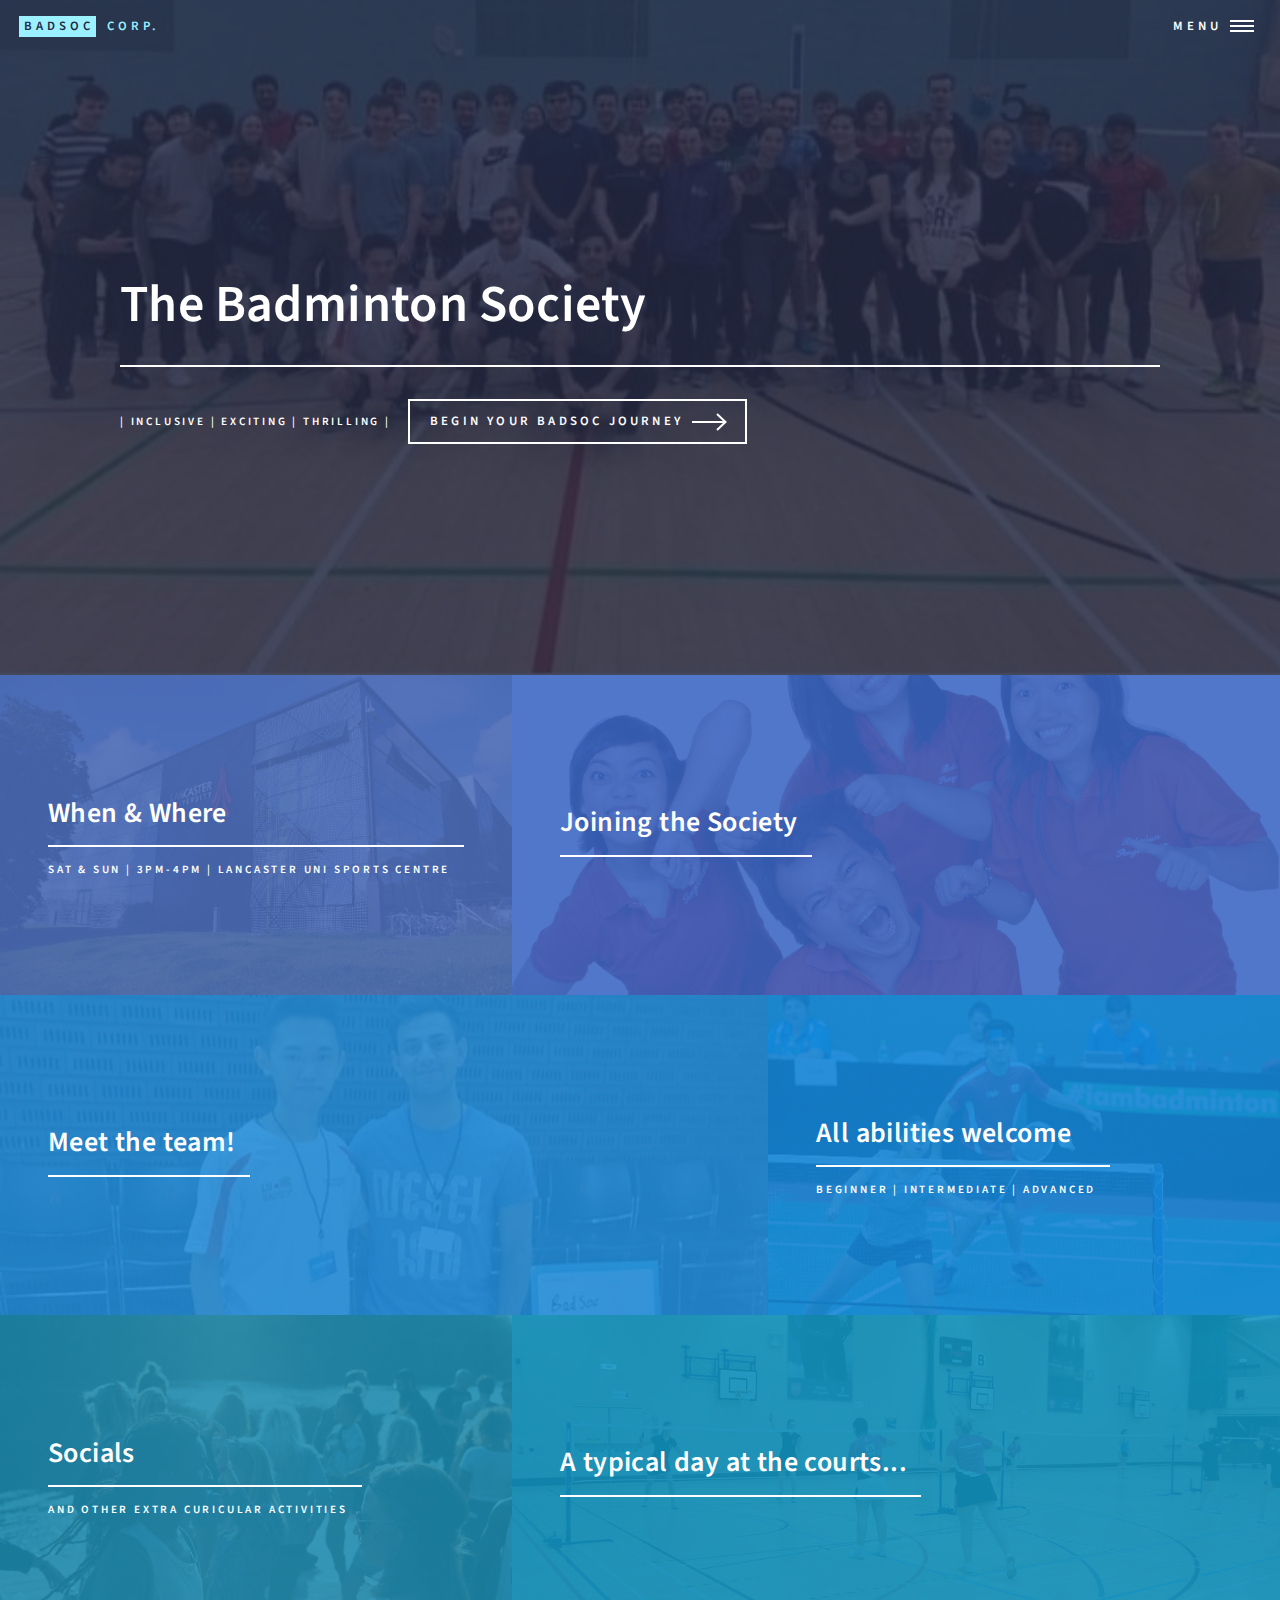
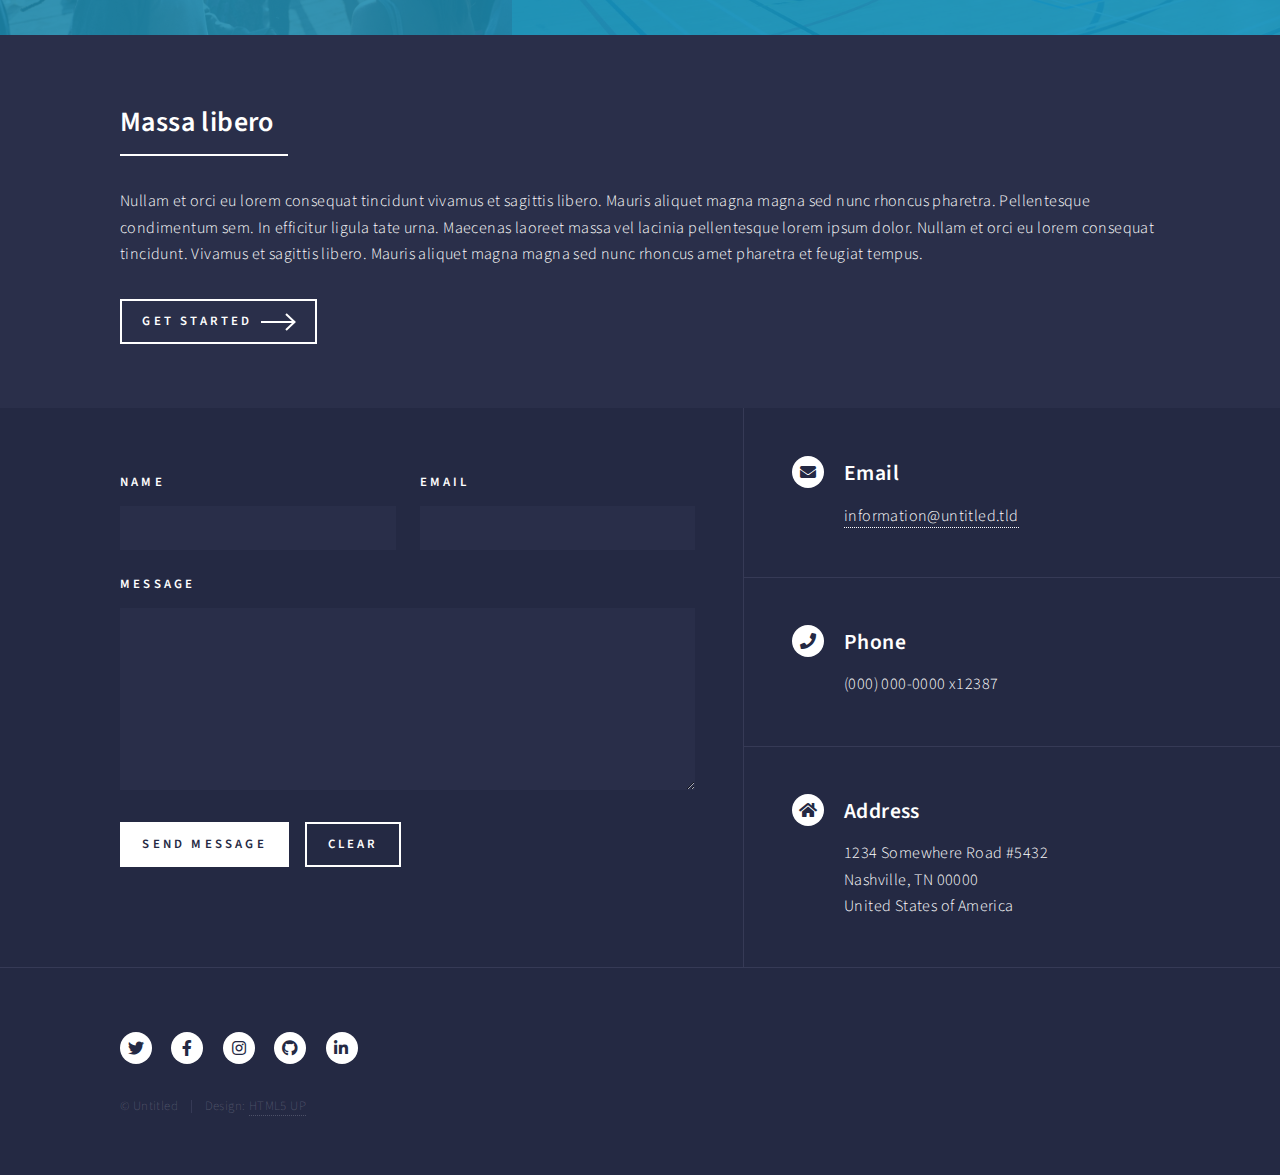
==== commit 0c7042a8: "Removed fun line. Added planning notes" ====
--- a/index.html
+++ b/index.html
@@ -3,6 +3,26 @@
 	Forty by HTML5 UP
 	html5up.net | @ajlkn
 	Free for personal and commercial use under the CCA 3.0 license (html5up.net/license)
+
+	-general info
+		-cost per session
+		-provided equipment
+		-inclusivity
+		- Beginner | inter | advanced
+	-time & location
+	-how to join & pricing
+	-the exec team
+	-socials (and prev socials)
+	-tips and tricks
+		-reach your potential as a badminton athlete
+
+	contact:
+		-fb ; insta ; lusu?
+		-embed fb / insta like some lusu pages do?
+
+	pics needed:
+	-someone picking up racket (for equipment)
+	-someone paying (for pricing)
 -->
 <html>
 	<head>
@@ -46,8 +66,8 @@
 								<h1>The Badminton Society</h1>
 							</header>
 							<div class="content">
-								<p>Inclusive | Exciting | Thrilling<br />
-								Fun for players of all abilities!</p>
+								<p>| Inclusive | Exciting | Thrilling |<br />
+								</p>
 								<ul class="actions">
 									<li><a href="#one" class="button next scrolly">Begin your BadSoc journey</a></li>
 								</ul>
--- a/assets/css/main.css
+++ b/assets/css/main.css
@@ -2151,12 +2151,14 @@
 	}
 
 	a.icon.alt:hover:before {
-		background-color: #6fc3df;
-	}
+		background-color: #3d76e4;
+	}
+	/* background col. 1 6fc3df */
 
 	a.icon.alt:active:before {
-		background-color: #37a6cb;
-	}
+		background-color: #376ace;
+	}
+	/* background col. 1 37a6cb */
 
 /* Image */
 
@@ -2830,28 +2832,34 @@
 				width: 60%;
 			}
 
+			/* 1: when & where: 6fc3df 6685fd*/
 			.tiles article:nth-child(6n - 5):before {
-				background-color: #6fc3df;
-			}
-
+				background-color: #4d70be;
+			}
+
+			/* 8d82c4 367cf8*/
 			.tiles article:nth-child(6n - 4):before {
-				background-color: #8d82c4;
-			}
-
+				background-color: #3c68ca;
+			}
+
+			/* ec8d81 */
 			.tiles article:nth-child(6n - 3):before {
-				background-color: #ec8d81;
-			}
-
+				background-color: #218fde;
+			}
+
+			/* e7b788  3d5894 */
 			.tiles article:nth-child(6n - 2):before {
-				background-color: #e7b788;
-			}
-
+				background-color: #158ade;
+			}
+
+			/* 8ea9e8 */
 			.tiles article:nth-child(6n - 1):before {
-				background-color: #8ea9e8;
-			}
-
+				background-color: #1d8eb3;
+			}
+
+			/* 87c5a4 */
 			.tiles article:nth-child(6n):before {
-				background-color: #87c5a4;
+				background-color: #1198c4;
 			}
 
 		@media screen and (max-width: 1280px) {
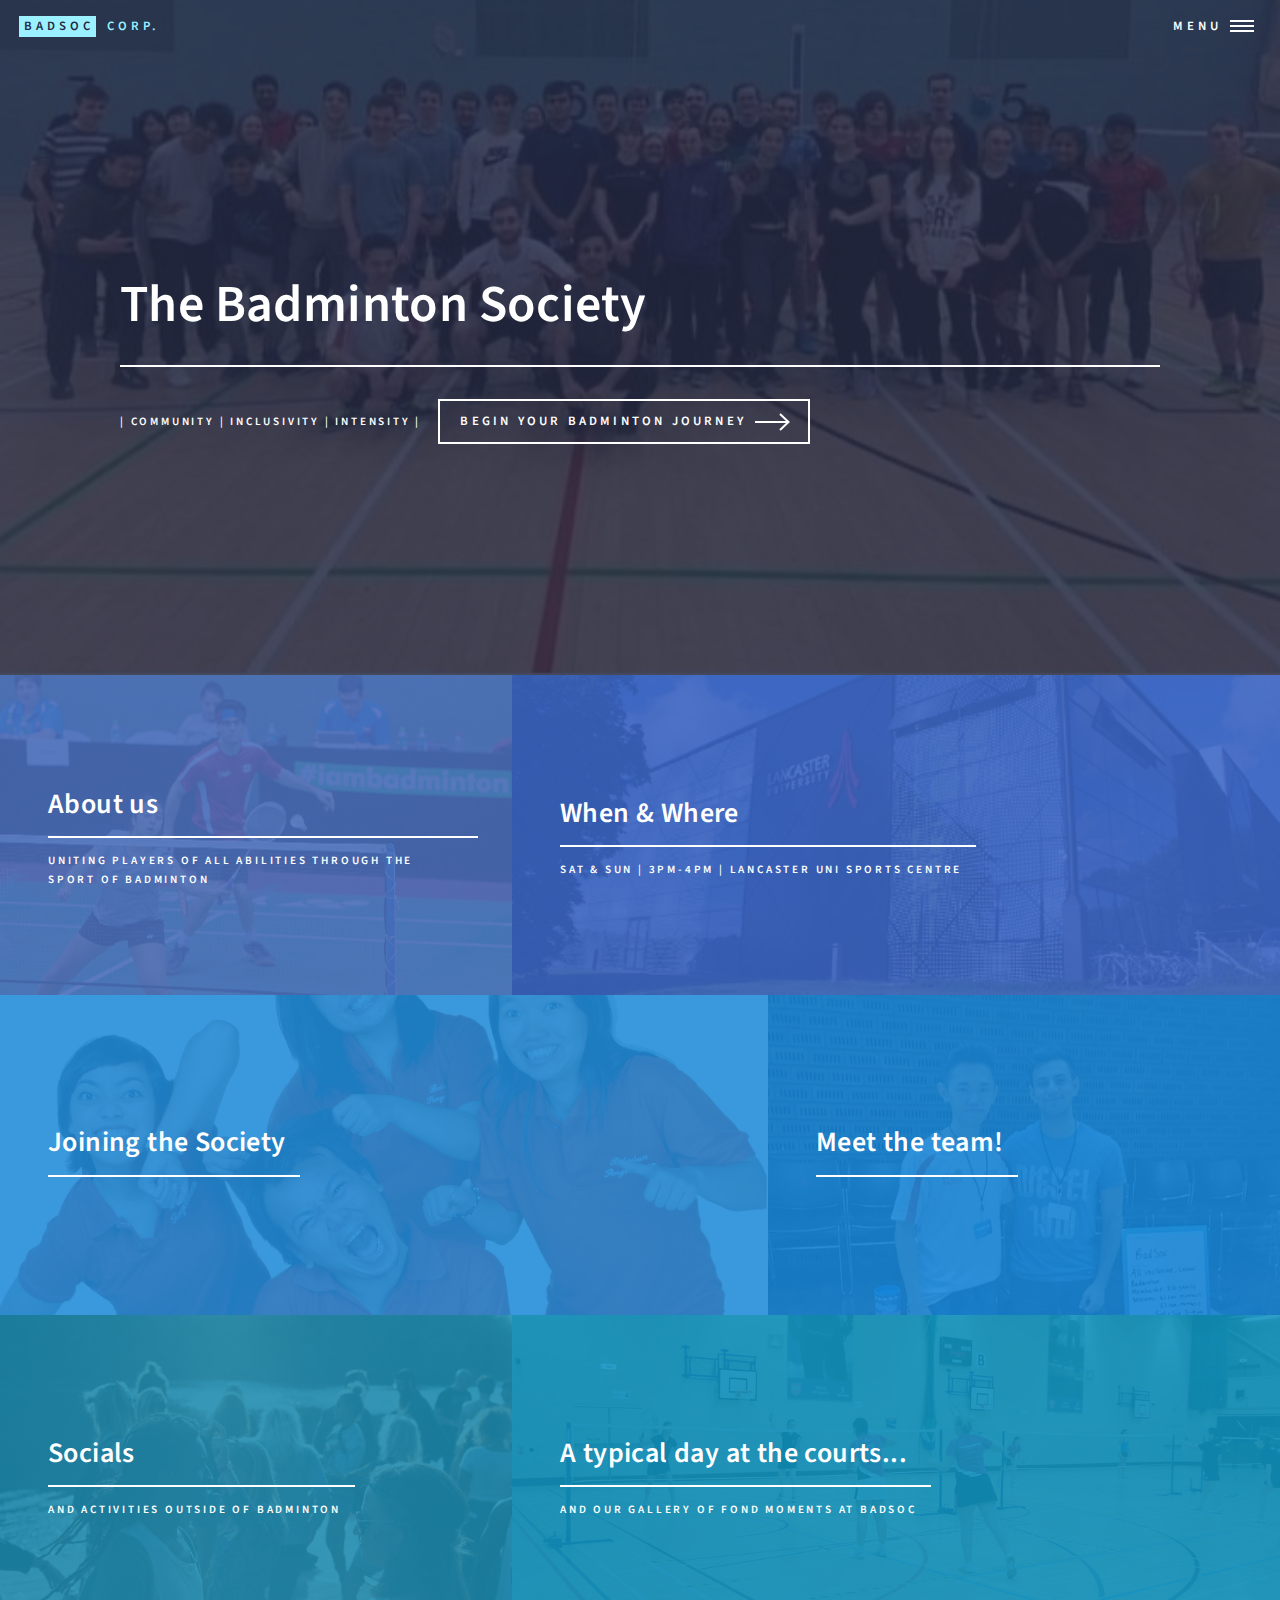
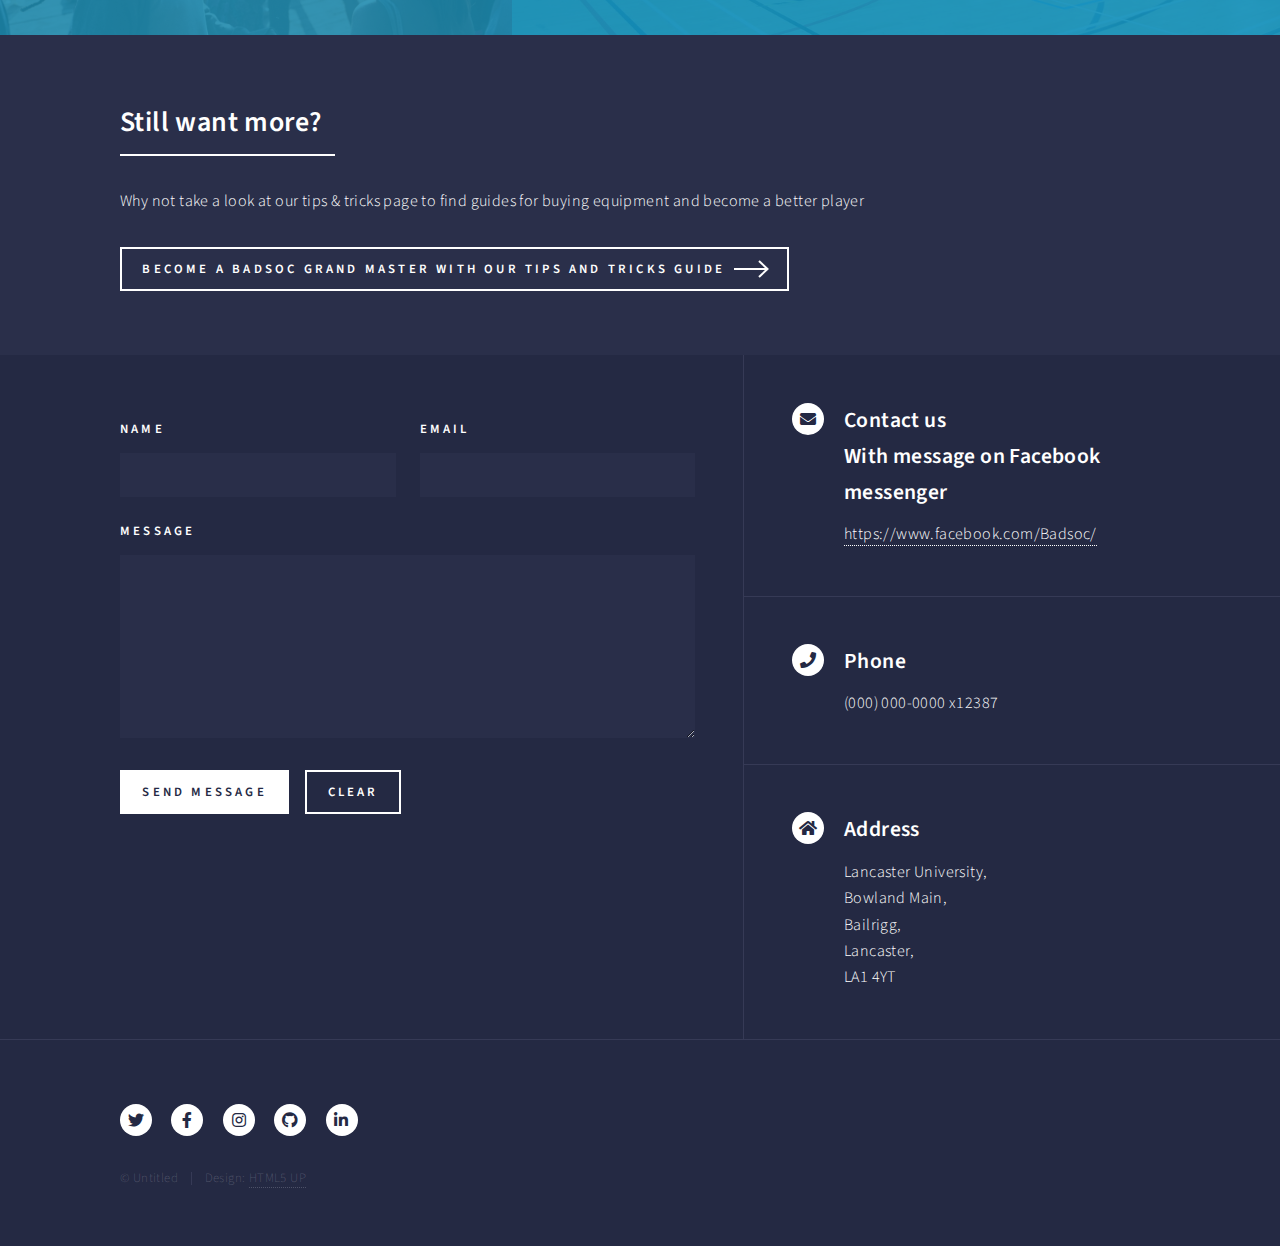
==== commit fb2c0ec0: "Added final basic layout and website structure, with page names and correct linking" ====
--- a/index.html
+++ b/index.html
@@ -4,16 +4,16 @@
 	html5up.net | @ajlkn
 	Free for personal and commercial use under the CCA 3.0 license (html5up.net/license)
 
-	-general info
+	- About us
 		-cost per session
 		-provided equipment
 		-inclusivity
 		- Beginner | inter | advanced
-	-time & location
-	-how to join & pricing
-	-the exec team
-	-socials (and prev socials)
-	-tips and tricks
+	- When & Where
+	- Joining the society
+	- Meet the executives
+	- Socials (and prev socials)
+	- Gallery | ?
 		-reach your potential as a badminton athlete
 
 	contact:
@@ -23,6 +23,10 @@
 	pics needed:
 	-someone picking up racket (for equipment)
 	-someone paying (for pricing)
+
+	other ideas / discussions:
+	-promo video?
+	-tips and tricks?
 -->
 <html>
 	<head>
@@ -47,12 +51,18 @@
 
 				<!-- Menu -->
 					<nav id="menu">
+
 						<ul class="links">
 							<li><a href="index.html">Home</a></li>
+							<li><a href="about_us.html">About Us</a></li>
+							<li><a href="when_and_where.html">Session times & Location</a></li>
 							<li><a href="joining.html">Joining BadSoc</a></li>
-							<li><a href="generic.html">Generic</a></li>
-							<li><a href="elements.html">Elements</a></li>
+							<li><a href="exec_team.html">Meet the executives</a></li>
+							<li><a href="socials.html">Socials</a></li>
+							<li><a href="gallery.html">Gallery</a></li>
+							<li><a href="tips_and_tricks.html">Tips and Tricks</a></li>
 						</ul>
+
 						<ul class="actions stacked">
 							<li><a href="#" class="button primary fit">Get Started</a></li>
 							<li><a href="#" class="button fit">Log In</a></li>
@@ -66,10 +76,10 @@
 								<h1>The Badminton Society</h1>
 							</header>
 							<div class="content">
-								<p>| Inclusive | Exciting | Thrilling |<br />
+								<p>| Community | Inclusivity | Intensity |<br />
 								</p>
 								<ul class="actions">
-									<li><a href="#one" class="button next scrolly">Begin your BadSoc journey</a></li>
+									<li><a href="#one" class="button next scrolly">Begin your badminton journey</a></li>
 								</ul>
 							</div>
 						</div>
@@ -80,15 +90,30 @@
 
 						<!-- One -->
 							<section id="one" class="tiles">
+
+								<!-- about us -->
+								<article>
+									<span class="image">
+										<img src="images/all_abilities.jpeg" alt="" />
+									</span>
+									<header class="major">
+										<h3><a href="about_us.html" class="link">About us</a></h3>
+										<p>Uniting players of all abilities through the sport of badminton</p>
+									</header>
+								</article>
+
+								<!-- When & Where -->
 								<article>
 									<span class="image">
 										<img src="images/sports_centre.jpg" alt="" />
 									</span>
 									<header class="major">
-										<h3><a href="joining.html" class="link">When & Where</a></h3>
+										<h3><a href="when_and_where.html" class="link">When & Where</a></h3>
 										<p>Sat & Sun | 3pm-4pm | Lancaster Uni sports centre</p>
 									</header>
 								</article>
+
+								<!-- Joining the society -->
 								<article>
 									<span class="image">
 										<img src="images/member.jpg" alt="" />
@@ -98,40 +123,38 @@
 										<p></p>
 									</header>
 								</article>
+
+								<!-- Meet the executives -->
 								<article>
 									<span class="image">
 										<img src="images/the_team.jpg" alt="" />
 									</span>
 									<header class="major">
-										<h3><a href="joining.html" class="link">Meet the team!</a></h3>
+										<h3><a href="exec_team.html" class="link">Meet the team!</a></h3>
 										<p></p>
 									</header>
 								</article>
-								<article>
-									<span class="image">
-										<img src="images/all_abilities.jpeg" alt="" />
-									</span>
-									<header class="major">
-										<h3><a href="joining.html" class="link">All abilities welcome</a></h3>
-										<p>Beginner | Intermediate | Advanced</p>
-									</header>
-								</article>
+
+								<!-- Socials -->
 								<article>
 									<span class="image">
 										<img src="images/socials.jpeg" alt="" />
 									</span>
 									<header class="major">
-										<h3><a href="joining.html" class="link">Socials</a></h3>
-										<p>and other extra curicular activities</p>
-									</header>
-								</article>
+										<h3><a href="socials.html" class="link">Socials</a></h3>
+										<p>and activities outside of badminton</p>
+									</header>
+								</article>
+
+
+								<!-- Gallery -->
 								<article>
 									<span class="image">
 										<img src="images/typical_day.jpeg" alt="" />
 									</span>
 									<header class="major">
-										<h3><a href="joining.html" class="link">A typical day at the courts...</a></h3>
-										<p></p>
+										<h3><a href="gallery.html" class="link">A typical day at the courts...</a></h3>
+										<p>And our gallery of fond moments at badsoc</p>
 									</header>
 								</article>
 							</section>
@@ -140,11 +163,12 @@
 							<section id="two">
 								<div class="inner">
 									<header class="major">
-										<h2>Massa libero</h2>
-									</header>
-									<p>Nullam et orci eu lorem consequat tincidunt vivamus et sagittis libero. Mauris aliquet magna magna sed nunc rhoncus pharetra. Pellentesque condimentum sem. In efficitur ligula tate urna. Maecenas laoreet massa vel lacinia pellentesque lorem ipsum dolor. Nullam et orci eu lorem consequat tincidunt. Vivamus et sagittis libero. Mauris aliquet magna magna sed nunc rhoncus amet pharetra et feugiat tempus.</p>
+										<h2>Still want more?</h2>
+									</header>
+									<p>Why not take a look at our tips & tricks page to find guides for
+										buying equipment and become a better player </p>
 									<ul class="actions">
-										<li><a href="joining.html" class="button next">Get Started</a></li>
+										<li><a href="tips_and_tricks.html" class="button next">Become a BadSoc Grand Master with our tips and tricks guide</a></li>
 									</ul>
 								</div>
 							</section>
@@ -180,8 +204,8 @@
 								<section>
 									<div class="contact-method">
 										<span class="icon solid alt fa-envelope"></span>
-										<h3>Email</h3>
-										<a href="#">information@untitled.tld</a>
+										<h3>Contact us <br /> With message on Facebook messenger</h3>
+										<a href="#">https://www.facebook.com/Badsoc/</a>
 									</div>
 								</section>
 								<section>
@@ -195,9 +219,7 @@
 									<div class="contact-method">
 										<span class="icon solid alt fa-home"></span>
 										<h3>Address</h3>
-										<span>1234 Somewhere Road #5432<br />
-										Nashville, TN 00000<br />
-										United States of America</span>
+										<span>Lancaster University,<br /> Bowland Main,<br /> Bailrigg,<br /> Lancaster, <br /> LA1 4YT</span>
 									</div>
 								</section>
 							</section>
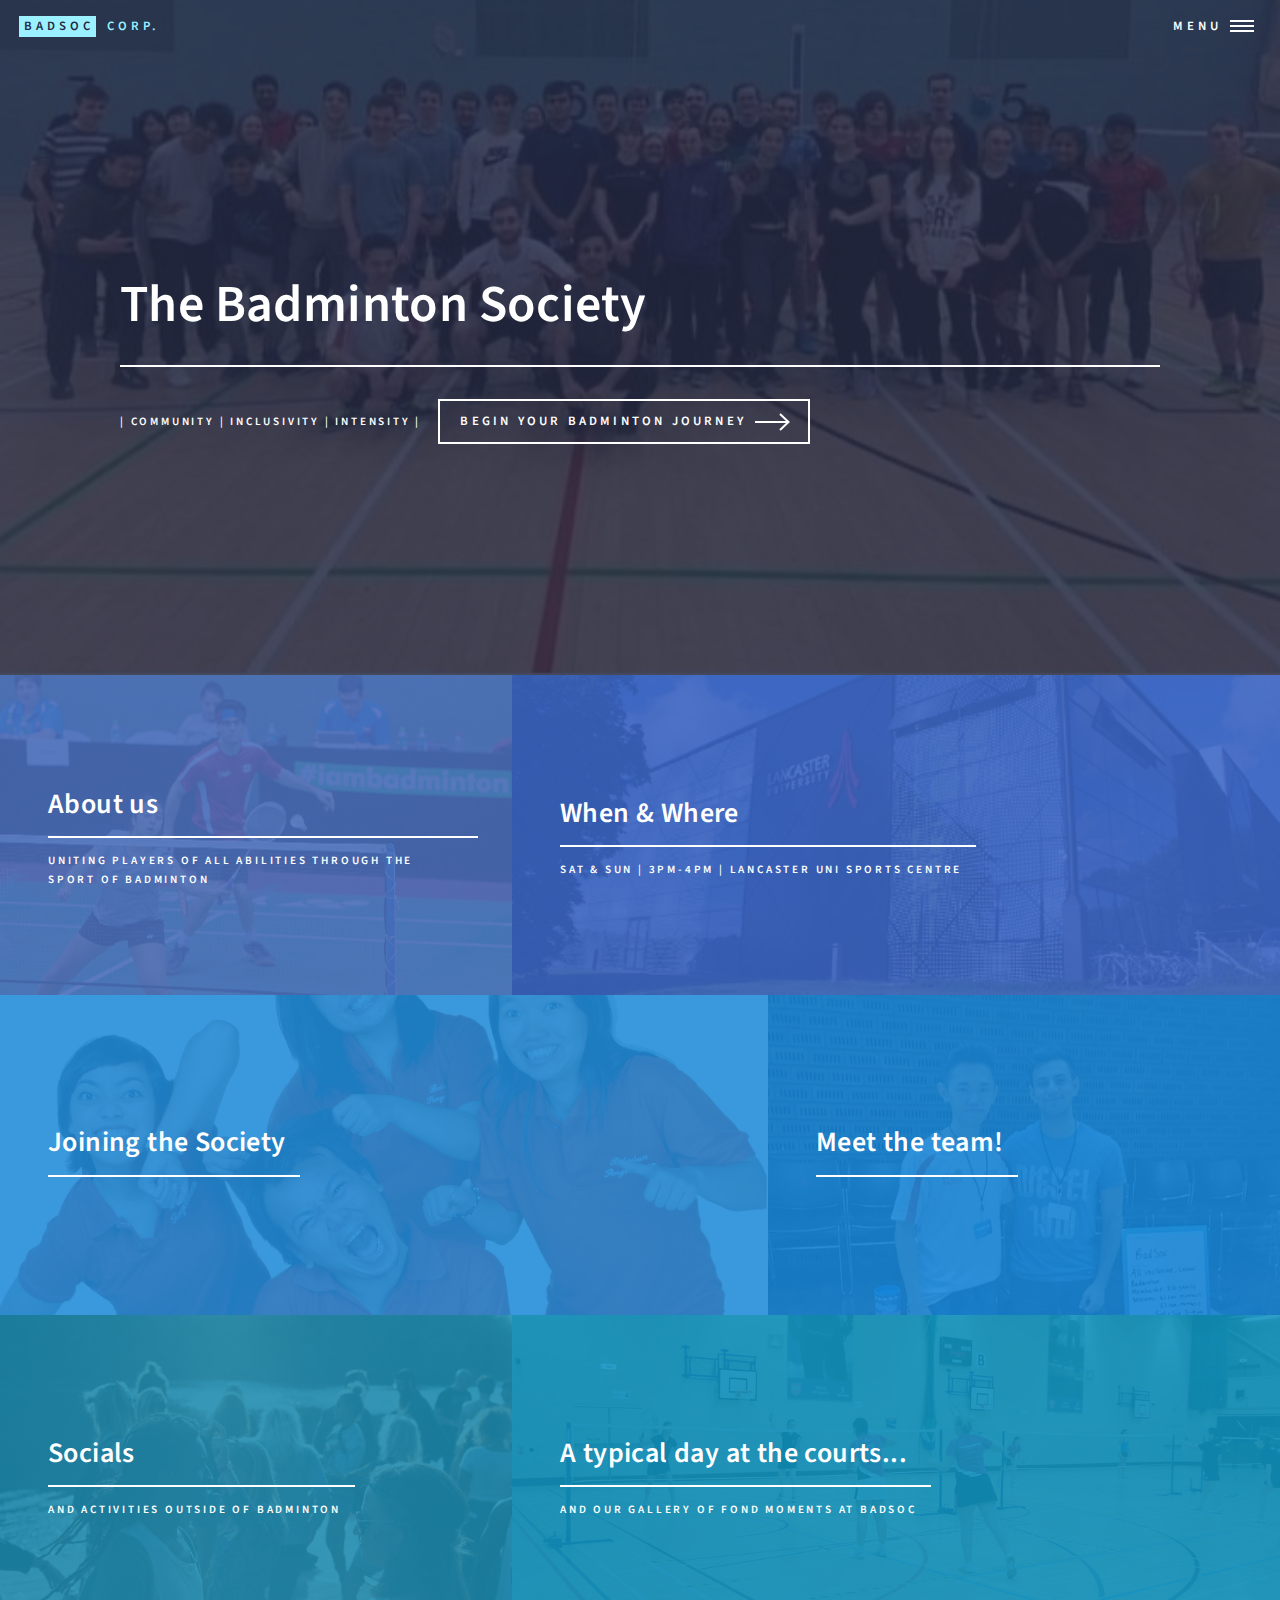
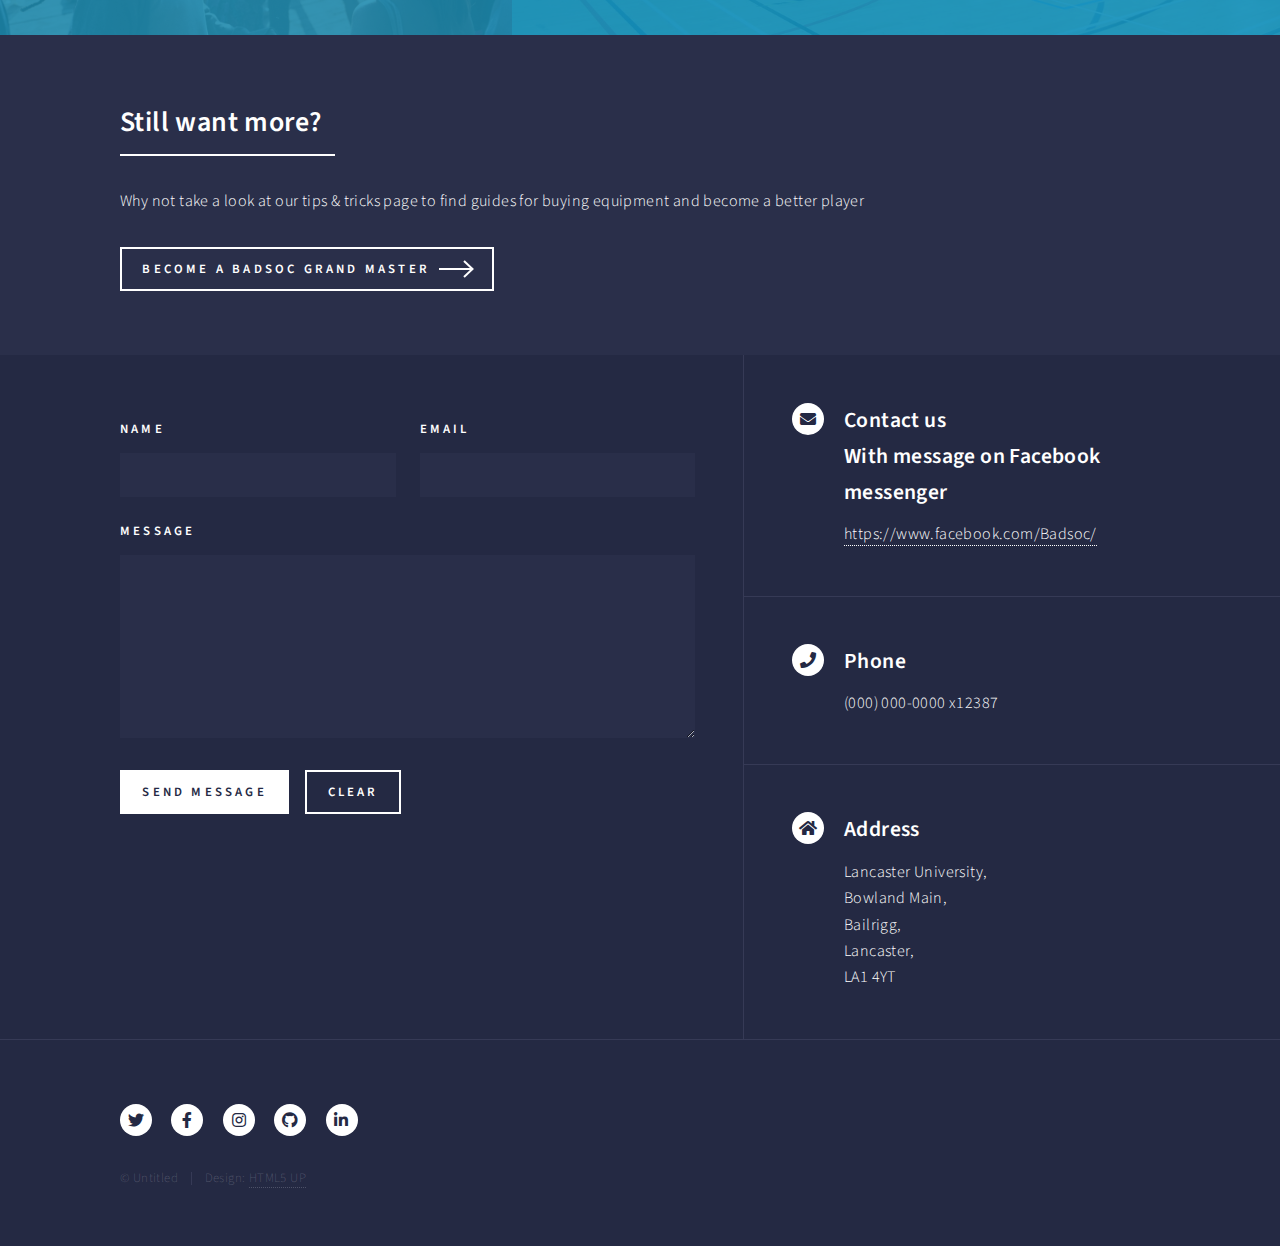
==== commit 6aade1fd: "Removed tips and tricks text (2nd half) due to not fitting on mobile" ====
--- a/index.html
+++ b/index.html
@@ -168,7 +168,7 @@
 									<p>Why not take a look at our tips & tricks page to find guides for
 										buying equipment and become a better player </p>
 									<ul class="actions">
-										<li><a href="tips_and_tricks.html" class="button next">Become a BadSoc Grand Master with our tips and tricks guide</a></li>
+										<li><a href="tips_and_tricks.html" class="button next">Become a BadSoc Grand Master</a></li>
 									</ul>
 								</div>
 							</section>
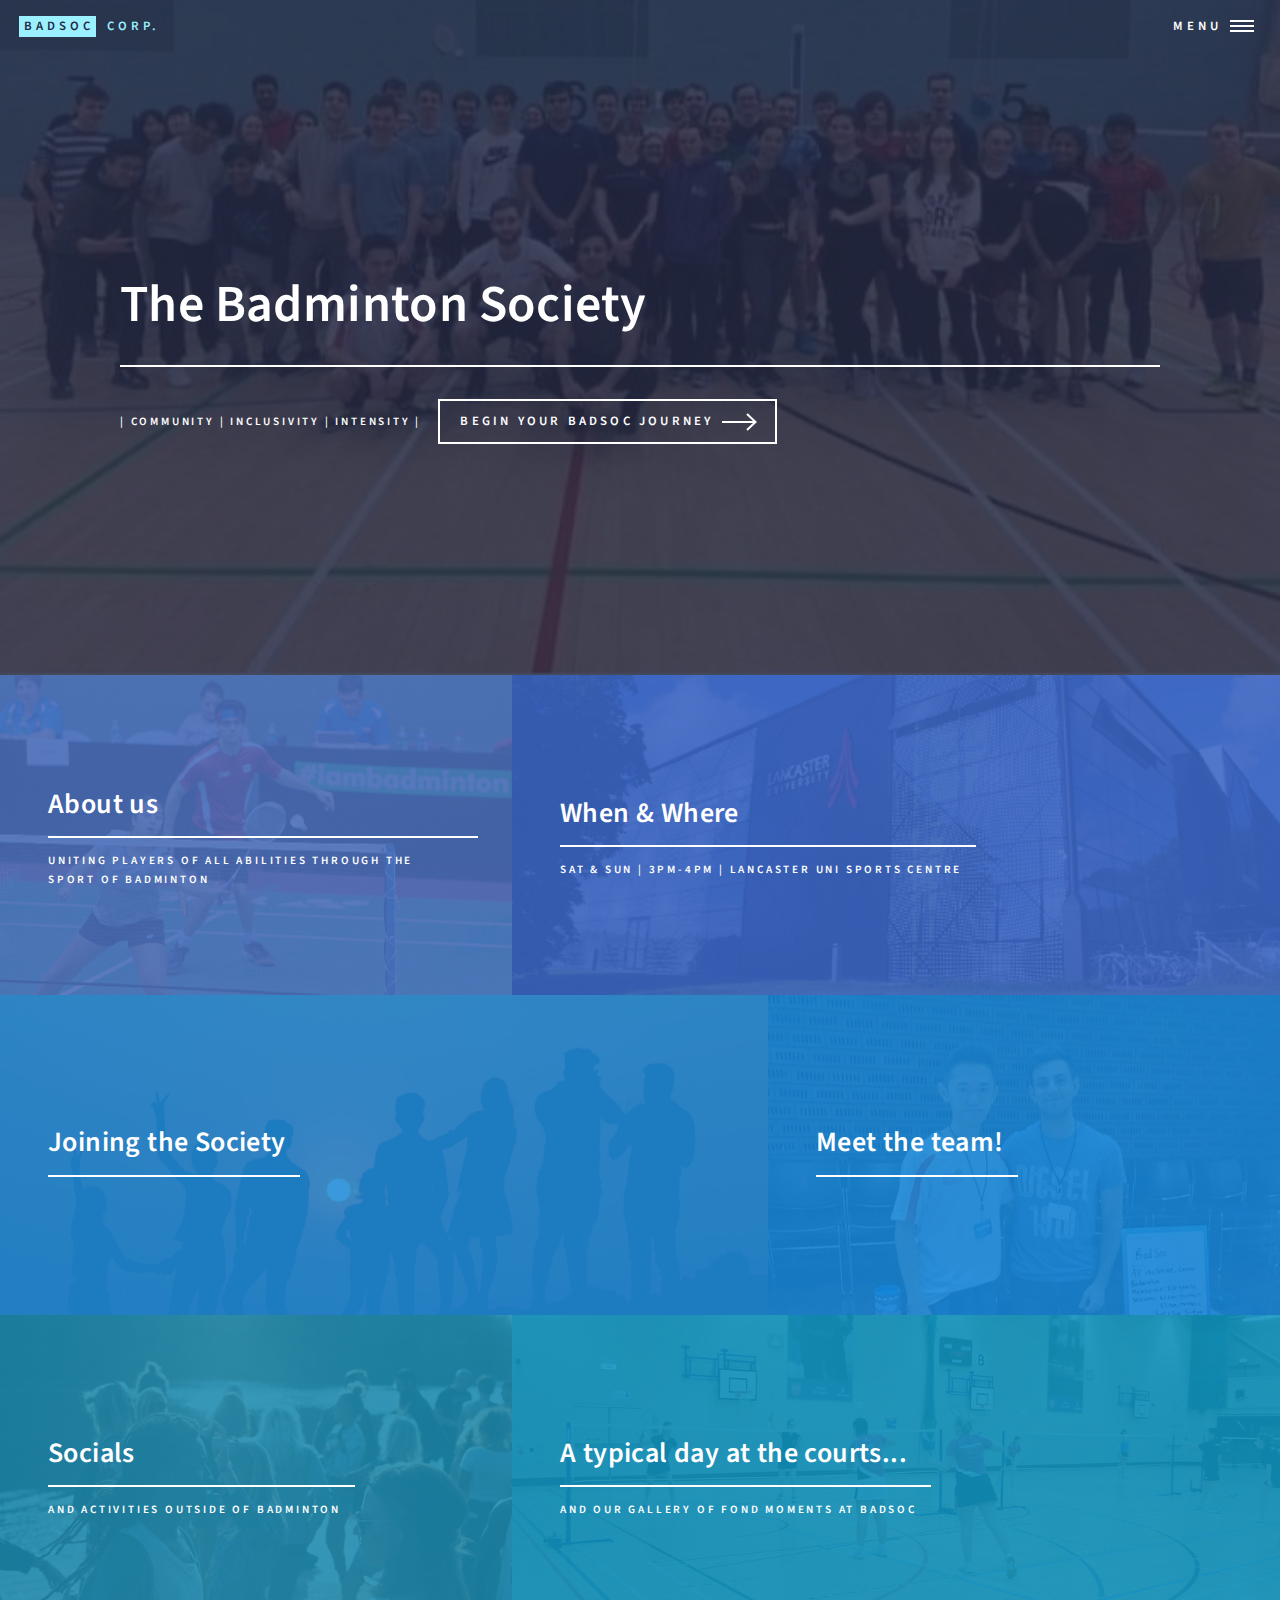
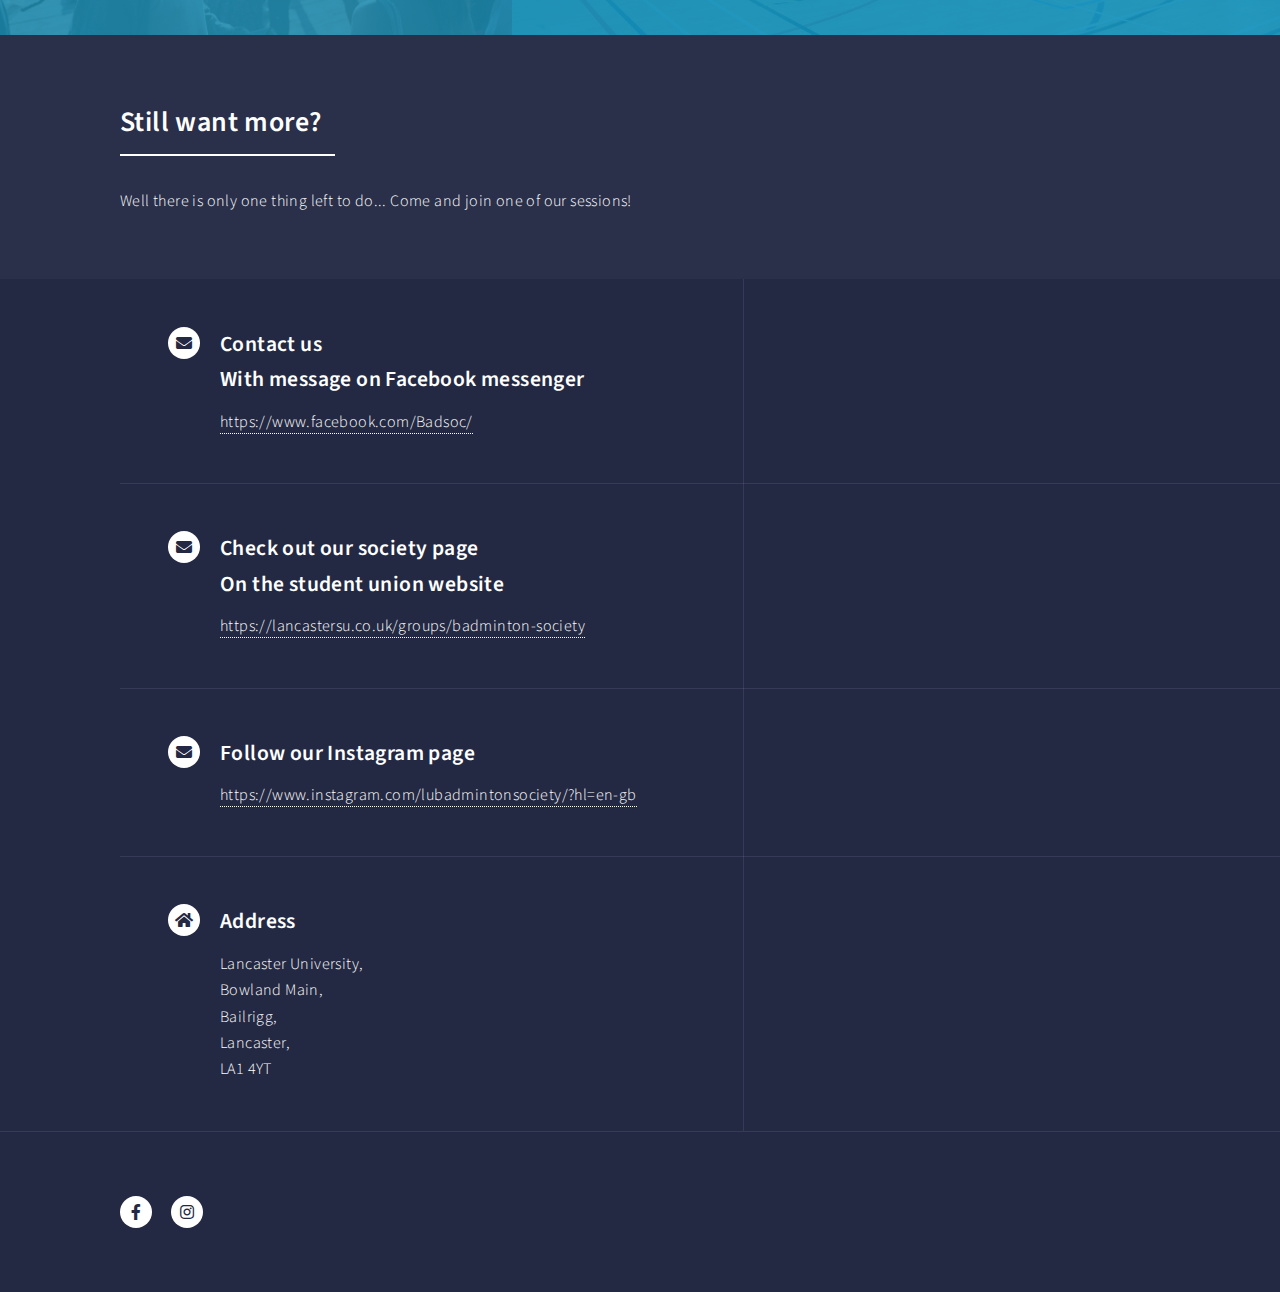
==== commit d4c0f566: "Finished all pages. Removed links to tips and tricks page" ====
--- a/index.html
+++ b/index.html
@@ -24,9 +24,6 @@
 	-someone picking up racket (for equipment)
 	-someone paying (for pricing)
 
-	other ideas / discussions:
-	-promo video?
-	-tips and tricks?
 -->
 <html>
 	<head>
@@ -60,7 +57,7 @@
 							<li><a href="exec_team.html">Meet the executives</a></li>
 							<li><a href="socials.html">Socials</a></li>
 							<li><a href="gallery.html">Gallery</a></li>
-							<li><a href="tips_and_tricks.html">Tips and Tricks</a></li>
+
 						</ul>
 
 						<ul class="actions stacked">
@@ -79,7 +76,7 @@
 								<p>| Community | Inclusivity | Intensity |<br />
 								</p>
 								<ul class="actions">
-									<li><a href="#one" class="button next scrolly">Begin your badminton journey</a></li>
+									<li><a href="#one" class="button next scrolly">Begin your BadSoc journey</a></li>
 								</ul>
 							</div>
 						</div>
@@ -116,7 +113,7 @@
 								<!-- Joining the society -->
 								<article>
 									<span class="image">
-										<img src="images/member.jpg" alt="" />
+										<img src="images/join_member1.jpeg" alt="" />
 									</span>
 									<header class="major">
 										<h3><a href="joining.html" class="link">Joining the Society</a></h3>
@@ -160,6 +157,18 @@
 							</section>
 
 						<!-- Two -->
+
+						<section id="two">
+							<div class="inner">
+								<header class="major">
+									<h2>Still want more?</h2>
+								</header>
+								<p>Well there is only one thing left to do... Come and join one of our sessions!</p>
+							</div>
+						</section>
+						<!--
+							[below is the original concept to add a tips and tricks page-- this would replace the above text]
+
 							<section id="two">
 								<div class="inner">
 									<header class="major">
@@ -168,53 +177,42 @@
 									<p>Why not take a look at our tips & tricks page to find guides for
 										buying equipment and become a better player </p>
 									<ul class="actions">
-										<li><a href="tips_and_tricks.html" class="button next">Become a BadSoc Grand Master</a></li>
+										<li><a href="tips_and_tricks.html" class="button next">Become a badminton expert</a></li>
 									</ul>
 								</div>
 							</section>
+							-->
 
 					</div>
 
 				<!-- Contact -->
 					<section id="contact">
 						<div class="inner">
-							<section>
-								<form method="post" action="#">
-									<div class="fields">
-										<div class="field half">
-											<label for="name">Name</label>
-											<input type="text" name="name" id="name" />
-										</div>
-										<div class="field half">
-											<label for="email">Email</label>
-											<input type="text" name="email" id="email" />
-										</div>
-										<div class="field">
-											<label for="message">Message</label>
-											<textarea name="message" id="message" rows="6"></textarea>
-										</div>
-									</div>
-									<ul class="actions">
-										<li><input type="submit" value="Send Message" class="primary" /></li>
-										<li><input type="reset" value="Clear" /></li>
-									</ul>
-								</form>
-							</section>
 							<section class="split">
 								<section>
 									<div class="contact-method">
 										<span class="icon solid alt fa-envelope"></span>
 										<h3>Contact us <br /> With message on Facebook messenger</h3>
-										<a href="#">https://www.facebook.com/Badsoc/</a>
-									</div>
-								</section>
-								<section>
-									<div class="contact-method">
-										<span class="icon solid alt fa-phone"></span>
-										<h3>Phone</h3>
-										<span>(000) 000-0000 x12387</span>
-									</div>
-								</section>
+										<a href="https://www.facebook.com/Badsoc/">https://www.facebook.com/Badsoc/</a>
+									</div>
+								</section>
+
+								<section>
+									<div class="contact-method">
+										<span class="icon solid alt fa-envelope"></span>
+										<h3>Check out our society page<br/>On the student union website</h3>
+										<a href="https://lancastersu.co.uk/groups/badminton-society">https://lancastersu.co.uk/groups/badminton-society</a>
+									</div>
+								</section>
+
+								<section>
+									<div class="contact-method">
+										<span class="icon solid alt fa-envelope"></span>
+										<h3>Follow our Instagram page</h3>
+										<a href="https://www.instagram.com/lubadmintonsociety/?hl=en-gb">https://www.instagram.com/lubadmintonsociety/?hl=en-gb</a>
+									</div>
+								</section>
+
 								<section>
 									<div class="contact-method">
 										<span class="icon solid alt fa-home"></span>
@@ -230,14 +228,8 @@
 					<footer id="footer">
 						<div class="inner">
 							<ul class="icons">
-								<li><a href="#" class="icon brands alt fa-twitter"><span class="label">Twitter</span></a></li>
-								<li><a href="#" class="icon brands alt fa-facebook-f"><span class="label">Facebook</span></a></li>
-								<li><a href="#" class="icon brands alt fa-instagram"><span class="label">Instagram</span></a></li>
-								<li><a href="#" class="icon brands alt fa-github"><span class="label">GitHub</span></a></li>
-								<li><a href="#" class="icon brands alt fa-linkedin-in"><span class="label">LinkedIn</span></a></li>
-							</ul>
-							<ul class="copyright">
-								<li>&copy; Untitled</li><li>Design: <a href="https://html5up.net">HTML5 UP</a></li>
+								<li><a href="https://www.instagram.com/lubadmintonsociety/?hl=en-gb" class="icon brands alt fa-facebook-f"><span class="label">Facebook</span></a></li>
+								<li><a href="https://www.instagram.com/lubadmintonsociety/?hl=en-gb" class="icon brands alt fa-instagram"><span class="label">Instagram</span></a></li>
 							</ul>
 						</div>
 					</footer>
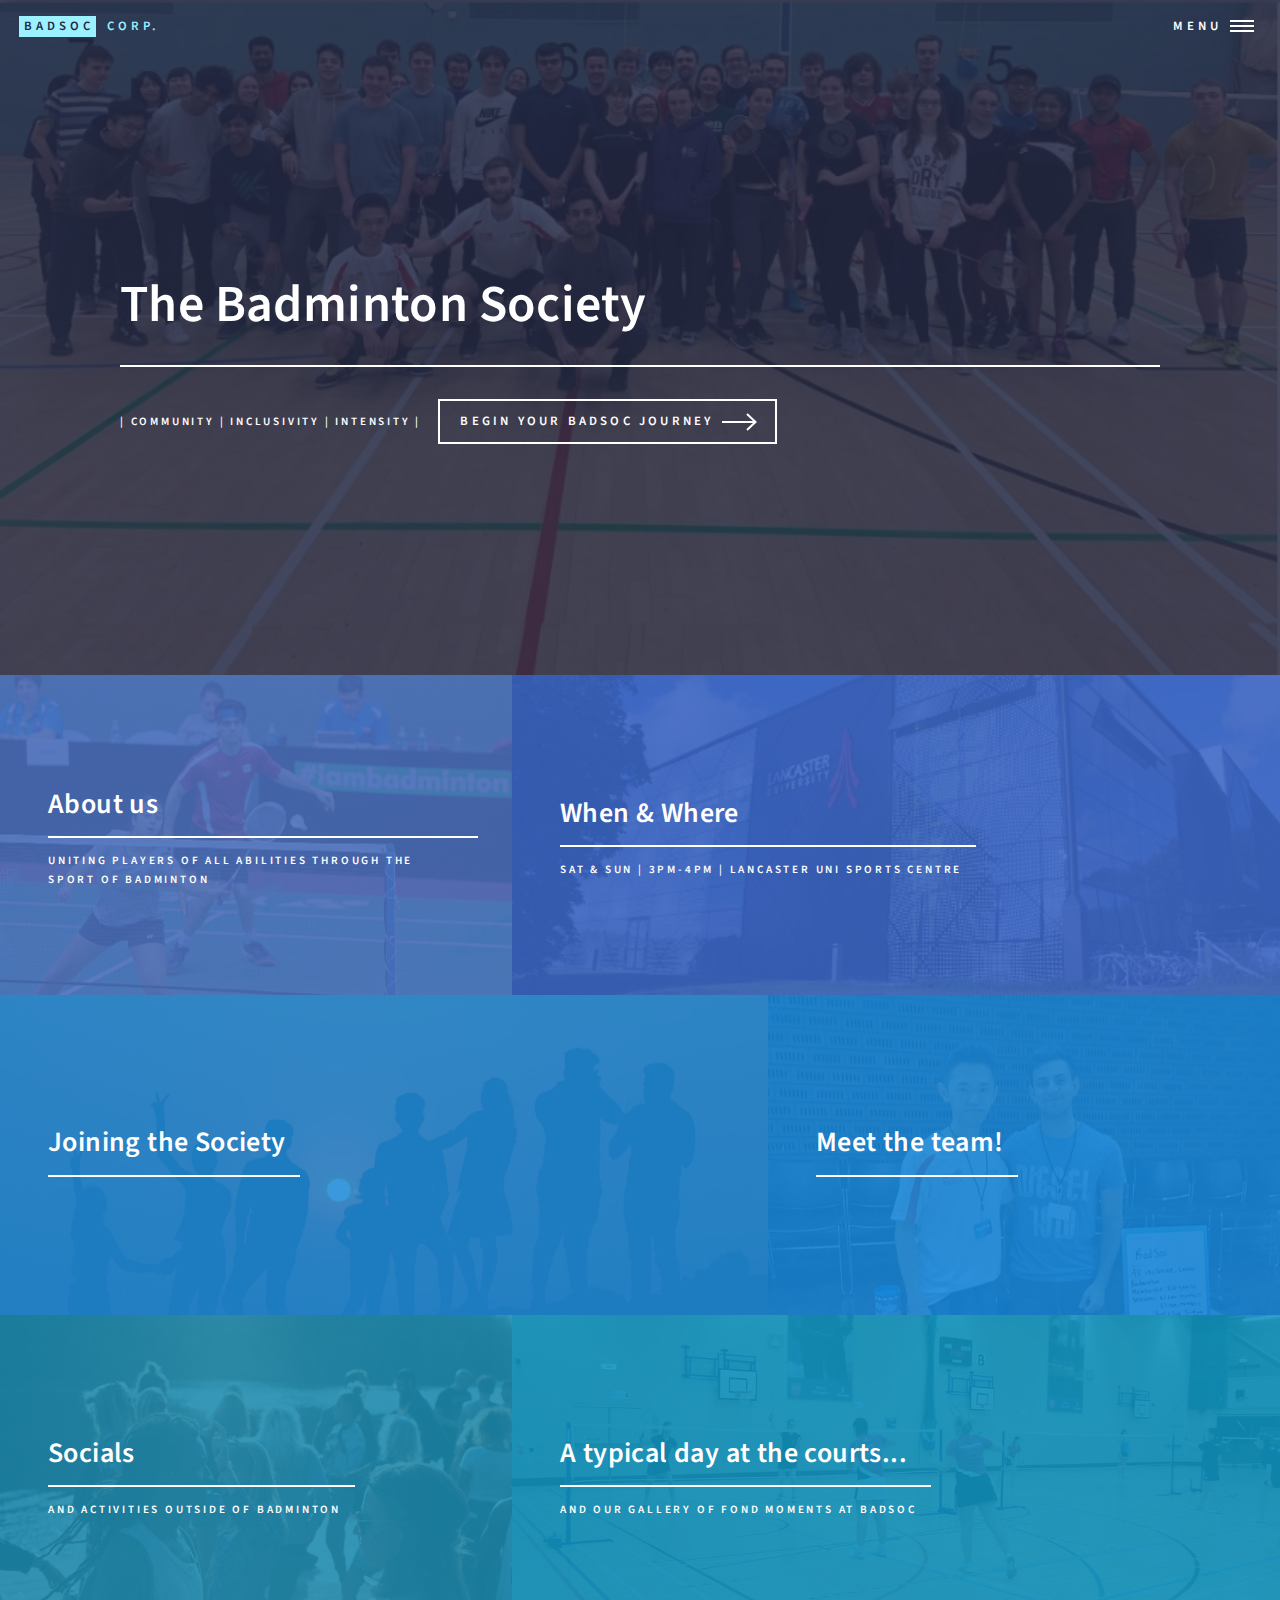
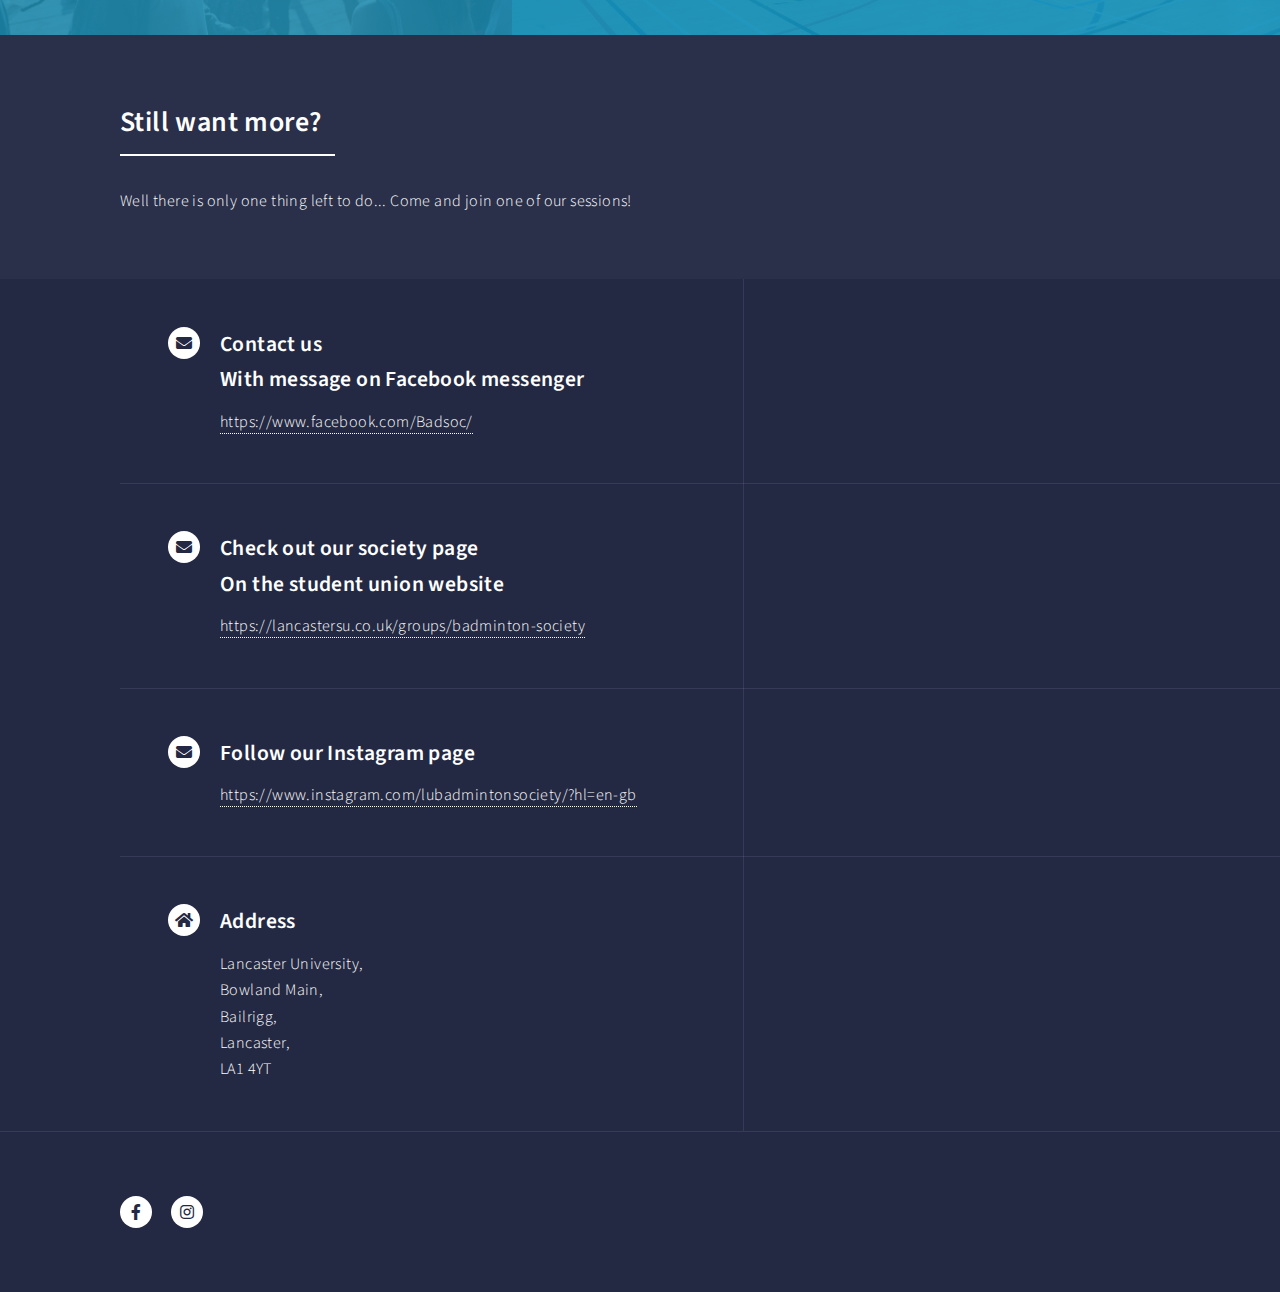
==== commit daa6e600: "removed login text on menu selection" ====
--- a/index.html
+++ b/index.html
@@ -57,13 +57,8 @@
 							<li><a href="exec_team.html">Meet the executives</a></li>
 							<li><a href="socials.html">Socials</a></li>
 							<li><a href="gallery.html">Gallery</a></li>
-
 						</ul>
 
-						<ul class="actions stacked">
-							<li><a href="#" class="button primary fit">Get Started</a></li>
-							<li><a href="#" class="button fit">Log In</a></li>
-						</ul>
 					</nav>
 
 				<!-- Banner -->
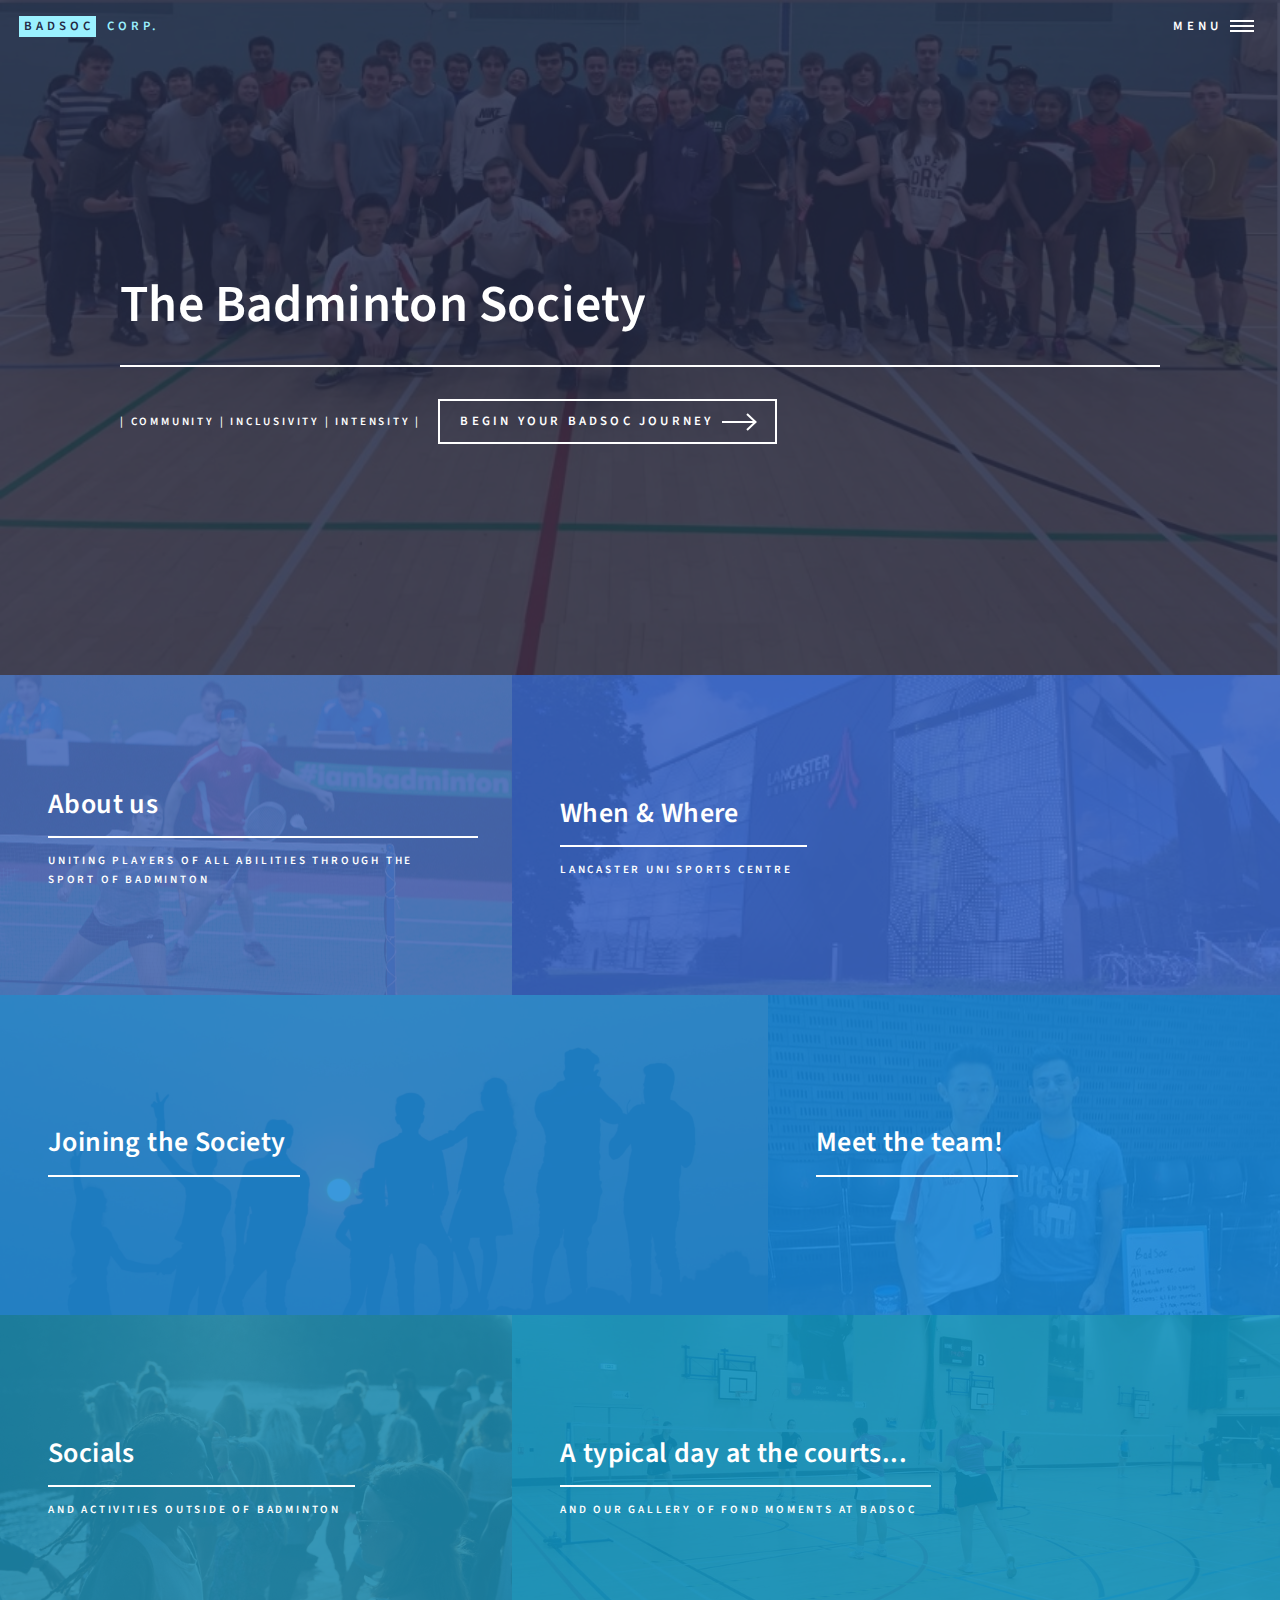
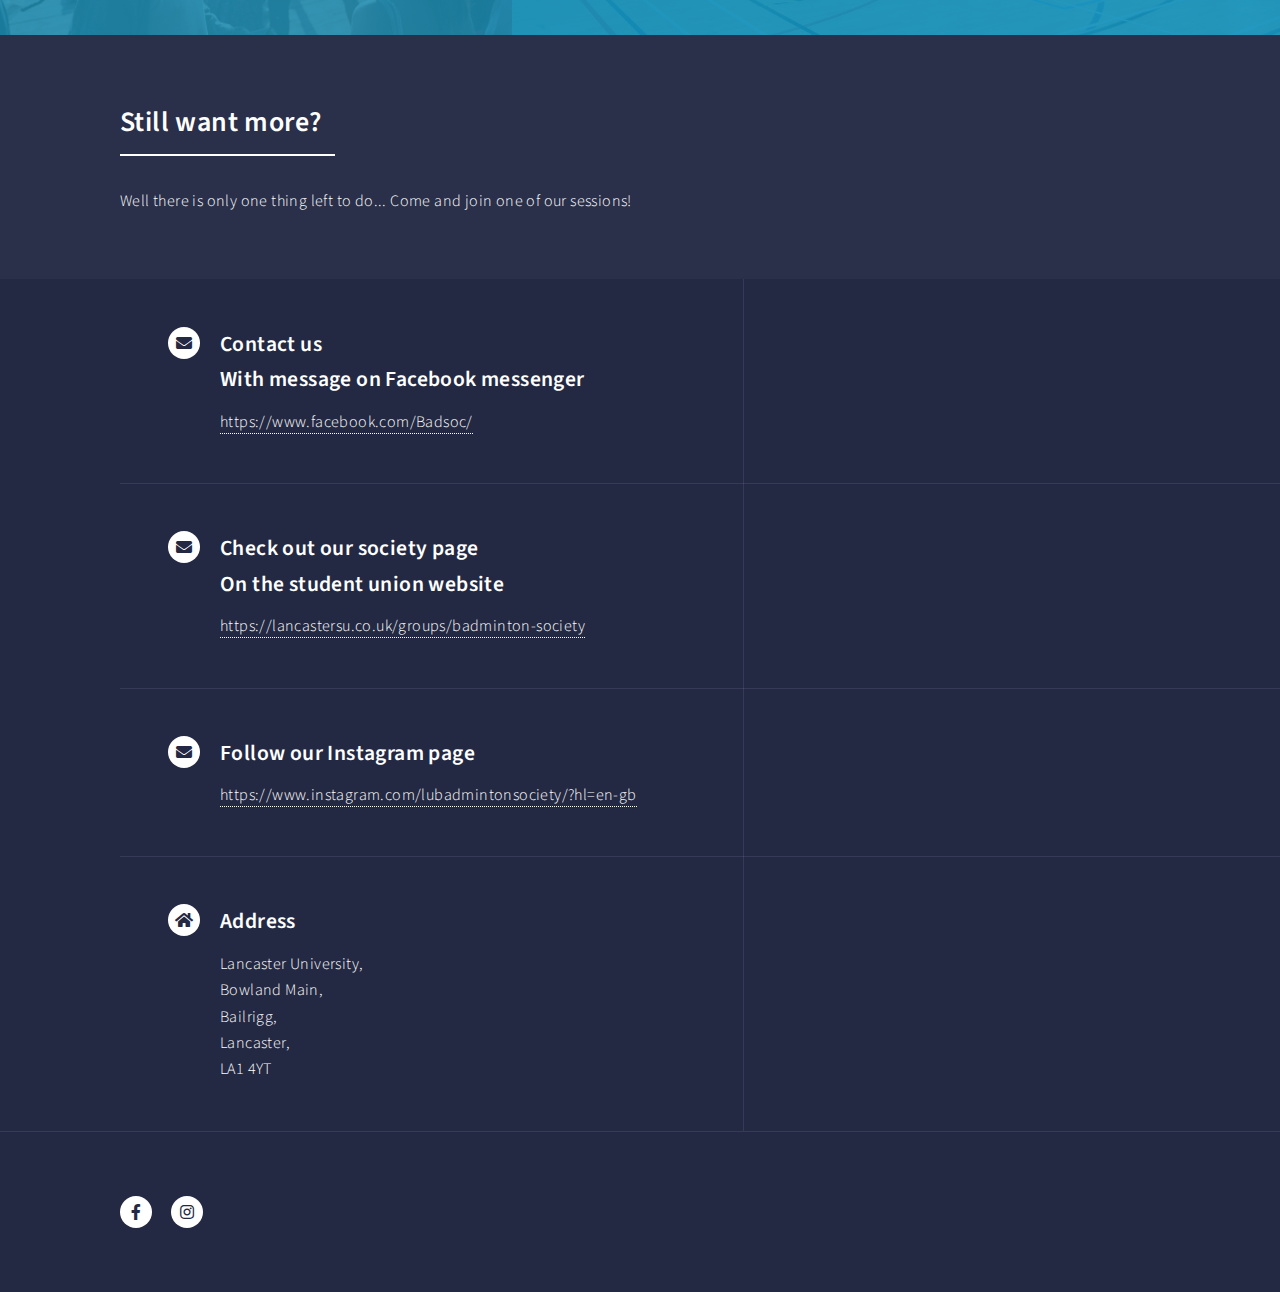
==== commit eb35ba39: "Updated main. Removed session times text" ====
--- a/index.html
+++ b/index.html
@@ -101,7 +101,7 @@
 									</span>
 									<header class="major">
 										<h3><a href="when_and_where.html" class="link">When & Where</a></h3>
-										<p>Sat & Sun | 3pm-4pm | Lancaster Uni sports centre</p>
+										<p> Lancaster Uni sports centre </p>
 									</header>
 								</article>
 
@@ -241,4 +241,4 @@
 			<script src="assets/js/main.js"></script>
 
 	</body>
-</html>+</html>
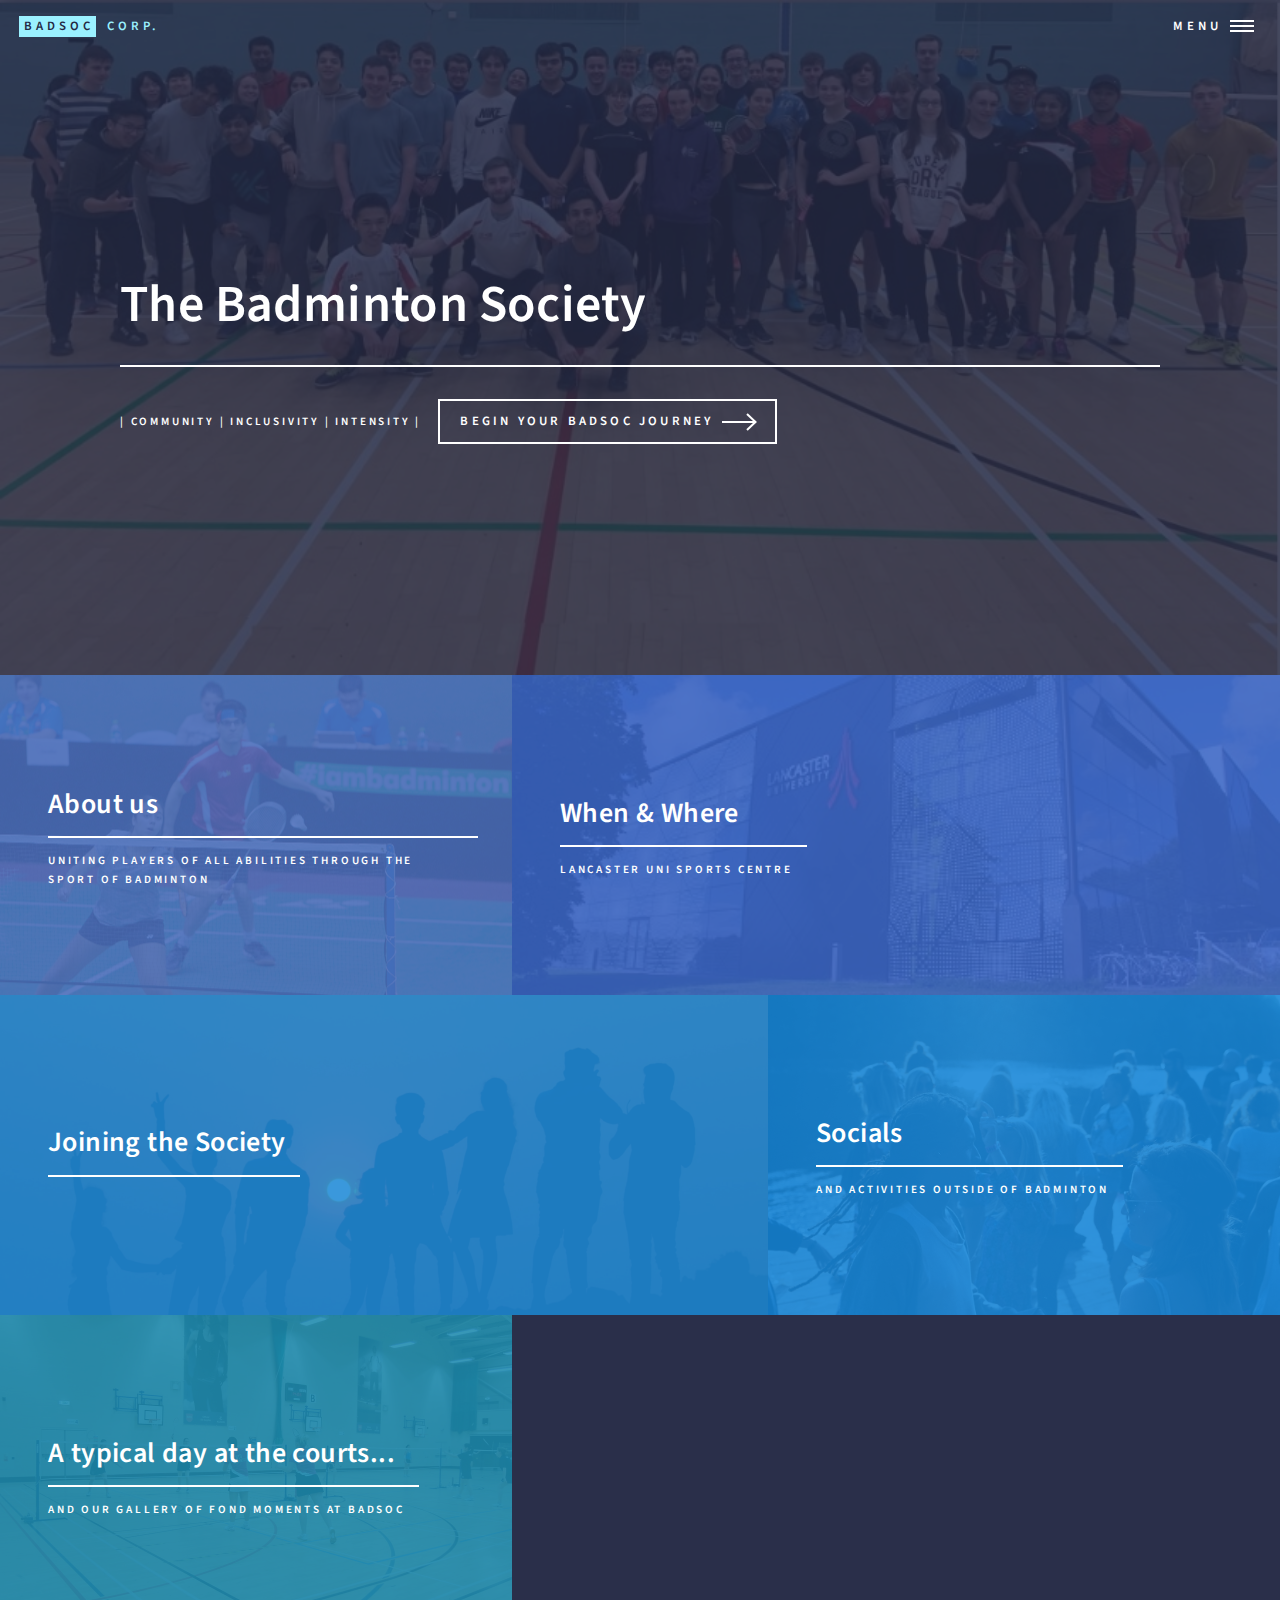
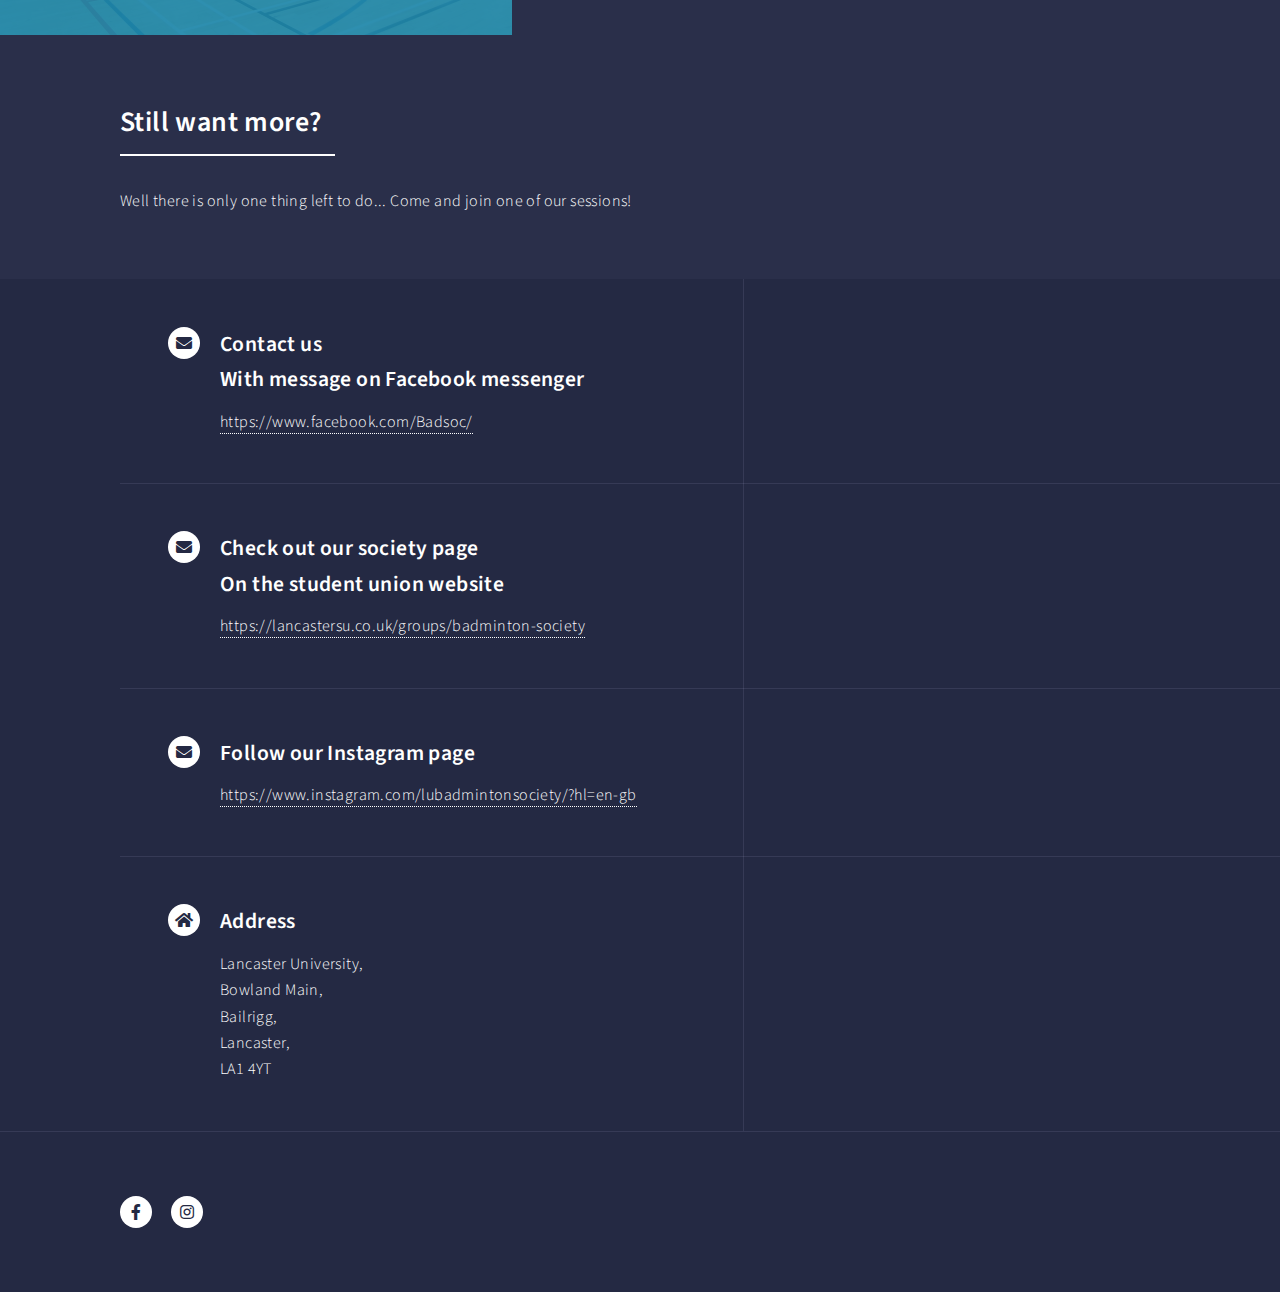
==== commit e9284d9e: "Removed meet the execs" ====
--- a/index.html
+++ b/index.html
@@ -54,7 +54,6 @@
 							<li><a href="about_us.html">About Us</a></li>
 							<li><a href="when_and_where.html">Session times & Location</a></li>
 							<li><a href="joining.html">Joining BadSoc</a></li>
-							<li><a href="exec_team.html">Meet the executives</a></li>
 							<li><a href="socials.html">Socials</a></li>
 							<li><a href="gallery.html">Gallery</a></li>
 						</ul>
@@ -116,17 +115,6 @@
 									</header>
 								</article>
 
-								<!-- Meet the executives -->
-								<article>
-									<span class="image">
-										<img src="images/the_team.jpg" alt="" />
-									</span>
-									<header class="major">
-										<h3><a href="exec_team.html" class="link">Meet the team!</a></h3>
-										<p></p>
-									</header>
-								</article>
-
 								<!-- Socials -->
 								<article>
 									<span class="image">
